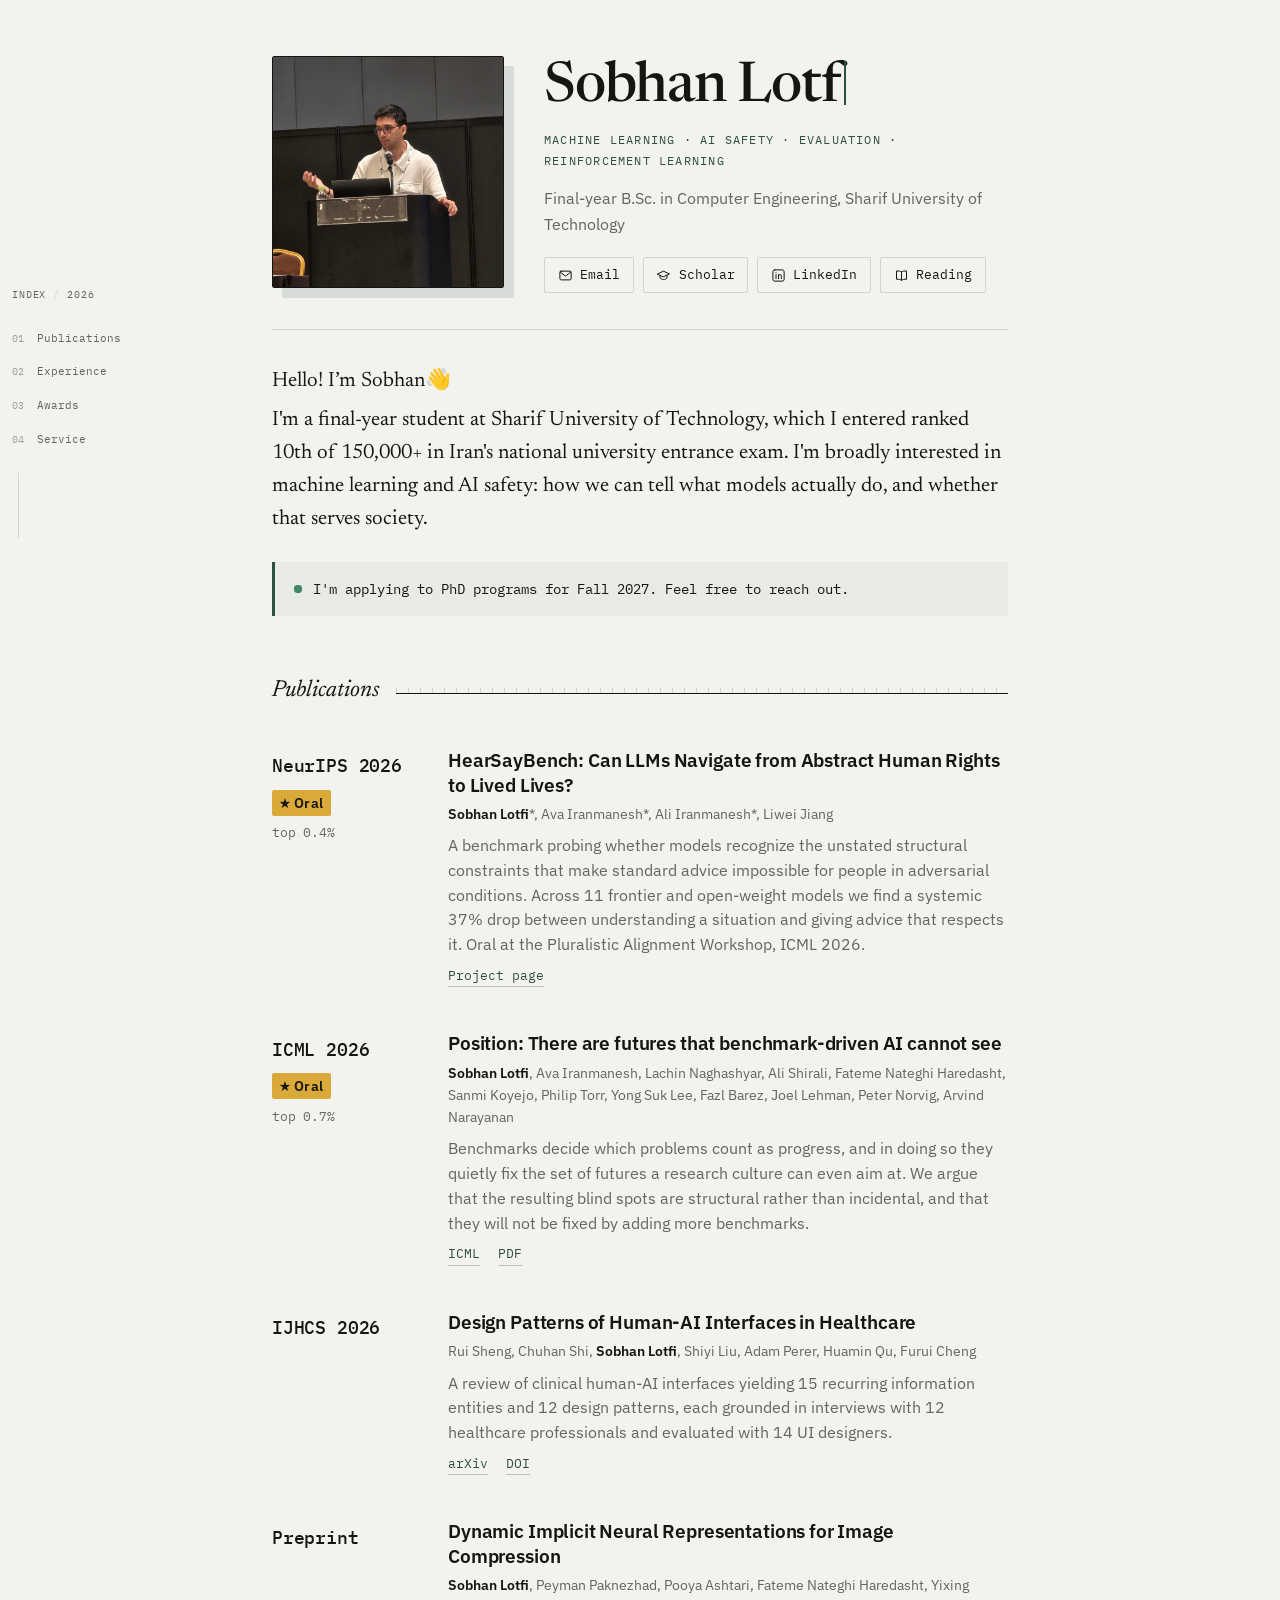
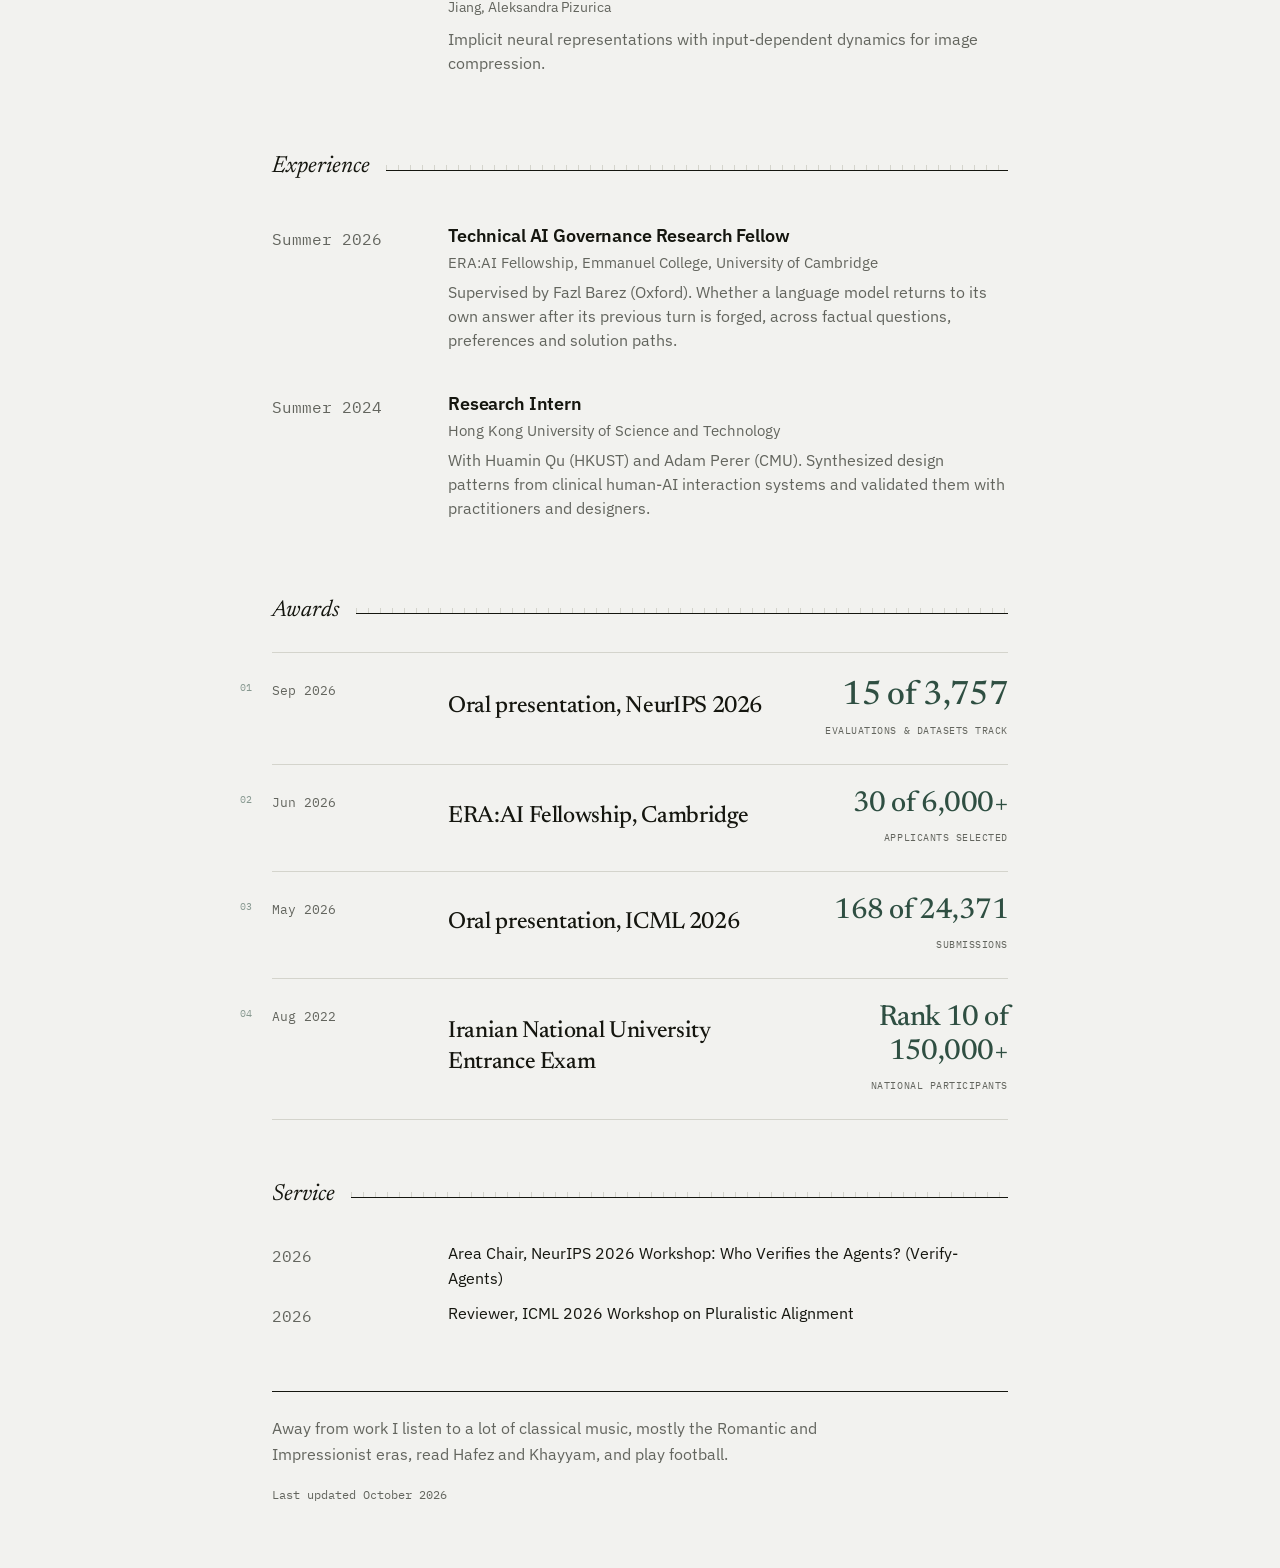
==== index.html @ 27ede5fb "Add navigation and restructure sections in index.html" ====
<!DOCTYPE html>
<html lang="en">
<head>
<meta charset="utf-8">
<meta name="viewport" content="width=device-width, initial-scale=1">
<title>Sobhan Lotfi</title>
<meta name="description" content="Sobhan Lotfi. Machine learning and AI safety research, with a focus on evaluation.">
<meta property="og:title" content="Sobhan Lotfi">
<meta property="og:description" content="Machine learning and AI safety research, with a focus on evaluation.">
<meta property="og:type" content="website">
<meta property="og:url" content="https://sobhan-lotfi.github.io/">
<meta property="og:image" content="https://sobhan-lotfi.github.io/photo.jpg">
<link rel="icon" href="data:image/svg+xml,<svg xmlns=%22http://www.w3.org/2000/svg%22 viewBox=%220 0 100 100%22><text y=%22.9em%22 font-size=%2290%22>🌿</text></svg>">
<meta name="theme-color" content="#F2F2EF">
<link rel="preconnect" href="https://fonts.googleapis.com">
<link rel="preconnect" href="https://fonts.gstatic.com" crossorigin>
<link href="https://fonts.googleapis.com/css2?family=Newsreader:ital,opsz,wght@0,6..72,400;0,6..72,500;1,6..72,400&family=IBM+Plex+Sans:wght@400;500;600&family=IBM+Plex+Mono:wght@400;500&display=swap" rel="stylesheet">
<link rel="stylesheet" href="style.css">
<script src="motion.js" defer></script>
</head>
<body>
<main class="wrap">
  <header class="masthead">
    <div class="portrait">
      <img src="photo.jpg" alt="Sobhan Lotfi">
    </div>
    <div class="id">
      <h1>Sobhan Lotfi</h1>
      <p class="fields">Machine Learning &middot; AI Safety &middot; Evaluation &middot; Reinforcement Learning</p>
      <p class="affil">Final-year B.Sc. in Computer Engineering, Sharif University of Technology</p>
      <ul class="contact">
        <li><a href="mailto:sobhanlotfi121@gmail.com"><svg viewBox="0 0 24 24" aria-hidden="true"><rect x="3" y="5" width="18" height="14" rx="2"/><path d="M3.5 6.5 12 13l8.5-6.5"/></svg><span>Email</span></a></li>
        <li><a href="https://scholar.google.com/citations?user=w-8KiacAAAAJ"><svg viewBox="0 0 24 24" aria-hidden="true"><path d="M2.5 9.5 12 5l9.5 4.5L12 14z"/><path d="M6.5 11.6V16c1.6 1.6 3.4 2.4 5.5 2.4s3.9-.8 5.5-2.4v-4.4"/></svg><span>Scholar</span></a></li>
        <li><a href="https://www.linkedin.com/in/sobhanlotfi/"><svg viewBox="0 0 24 24" aria-hidden="true"><rect x="3" y="3" width="18" height="18" rx="3"/><path d="M8 10.5V17M8 7.4v.1M12 17v-3.6c0-1.7 1-2.9 2.4-2.9s2.1 1 2.1 2.6V17M12 10.5V17"/></svg><span>LinkedIn</span></a></li>
        <li><a href="reading.html"><svg viewBox="0 0 24 24" aria-hidden="true"><path d="M12 6.5C10 5 7.5 4.5 4 4.8V18c3.5-.3 6 .2 8 1.7 2-1.5 4.5-2 8-1.7V4.8c-3.5-.3-6 .2-8 1.7z"/><path d="M12 6.5v13.2"/></svg><span>Reading</span></a></li>
        <!-- <li><a href="cv.pdf"><svg viewBox="0 0 24 24" aria-hidden="true"><path d="M7 3h7l5 5v13H7z"/><path d="M14 3v5h5"/></svg><span>CV</span></a></li>  uncomment after uploading cv.pdf -->
      </ul>
    </div>
  </header>
  <div class="bio">
    <p class="hello">Hello! I’m Sobhan👋</p>
    <p>I'm a final-year student at Sharif University of Technology, which I entered ranked 10th of 150,000+ in Iran's national university entrance exam. I'm broadly interested in machine learning and AI safety: how we can tell what models actually do, and whether that serves society.</p>
  </div>
  <p class="seeking"><span class="dot" aria-hidden="true"></span>I'm applying to PhD programs for Fall 2027. Feel free to reach out.</p>
  <nav class="section-index" aria-label="On this page">
    <span class="index-caption">INDEX <span aria-hidden="true">/</span> 2026</span>
    <a href="#publications" data-section="publications"><span class="index-number">01</span> Publications</a>
    <a href="#experience" data-section="experience"><span class="index-number">02</span> Experience</a>
    <a href="#awards" data-section="awards"><span class="index-number">03</span> Awards</a>
    <a href="#service" data-section="service"><span class="index-number">04</span> Service</a>
    <span class="index-track" aria-hidden="true"><span class="index-progress"></span></span>
  </nav>
  <section id="publications">
    <h2>Publications</h2>
    <article class="row pub is-oral">
      <div class="venue">NeurIPS 2026<span class="oral">&#9733; Oral</span><span class="rarity">top 0.4%</span></div>
      <div>
        <p class="title"><a href="https://aliiiranmanesh.github.io/hearSay/">HearSayBench: Can LLMs Navigate from Abstract Human Rights to Lived Lives?</a></p>
        <p class="authors"><span class="me">Sobhan Lotfi</span>*, Ava Iranmanesh*, Ali Iranmanesh*, Liwei Jiang</p>
        <p class="blurb">A benchmark probing whether models recognize the unstated structural constraints that make standard advice impossible for people in adversarial conditions. Across 11 frontier and open-weight models we find a systemic 37% drop between understanding a situation and giving advice that respects it. Oral at the Pluralistic Alignment Workshop, ICML 2026.</p>
        <p class="links"><a href="https://aliiiranmanesh.github.io/hearSay/">Project page</a></p>
      </div>
    </article>
    <article class="row pub is-oral">
      <div class="venue">ICML 2026<span class="oral">&#9733; Oral</span><span class="rarity">top 0.7%</span></div>
      <div>
        <p class="title"><a href="https://icml.cc/virtual/2026/poster/67149">Position: There are futures that benchmark-driven AI cannot see</a></p>
        <p class="authors"><span class="me">Sobhan Lotfi</span>, Ava Iranmanesh, Lachin Naghashyar, Ali Shirali, Fateme Nateghi Haredasht, Sanmi Koyejo, Philip Torr, Yong Suk Lee, Fazl Barez, Joel Lehman, Peter Norvig, Arvind Narayanan</p>
        <p class="blurb">Benchmarks decide which problems count as progress, and in doing so they quietly fix the set of futures a research culture can even aim at. We argue that the resulting blind spots are structural rather than incidental, and that they will not be fixed by adding more benchmarks.</p>
        <p class="links"><a href="https://icml.cc/virtual/2026/poster/67149">ICML</a><a href="https://openreview.net/pdf/c0833e1fef52e998ef8d65944caaa3aae0eaa35c.pdf">PDF</a></p>
      </div>
    </article>
    <article class="row pub">
      <div class="venue">IJHCS 2026</div>
      <div>
        <p class="title"><a href="https://arxiv.org/abs/2507.12721">Design Patterns of Human-AI Interfaces in Healthcare</a></p>
        <p class="authors">Rui Sheng, Chuhan Shi, <span class="me">Sobhan Lotfi</span>, Shiyi Liu, Adam Perer, Huamin Qu, Furui Cheng</p>
        <p class="blurb">A review of clinical human-AI interfaces yielding 15 recurring information entities and 12 design patterns, each grounded in interviews with 12 healthcare professionals and evaluated with 14 UI designers.</p>
        <p class="links"><a href="https://arxiv.org/abs/2507.12721">arXiv</a><a href="https://doi.org/10.1016/j.ijhcs.2026.103737">DOI</a></p>
      </div>
    </article>
    <article class="row pub">
      <div class="venue">Preprint</div>
      <div>
        <p class="title">Dynamic Implicit Neural Representations for Image Compression</p>
        <p class="authors"><span class="me">Sobhan Lotfi</span>, Peyman Paknezhad, Pooya Ashtari, Fateme Nateghi Haredasht, Yixing Jiang, Aleksandra Pizurica</p>
        <p class="blurb">Implicit neural representations with input-dependent dynamics for image compression.</p>
      </div>
    </article>
  </section>
  <section id="experience">
    <h2>Experience</h2>
    <article class="row job">
      <div class="when">Summer 2026</div>
      <div>
        <p class="role">Technical AI Governance Research Fellow</p>
        <p class="org">ERA:AI Fellowship, Emmanuel College, University of Cambridge</p>
        <p class="detail">Supervised by Fazl Barez (Oxford). Whether a language model returns to its own answer after its previous turn is forged, across factual questions, preferences and solution paths.</p>
      </div>
    </article>
    <article class="row job">
      <div class="when">Summer 2024</div>
      <div>
        <p class="role">Research Intern</p>
        <p class="org">Hong Kong University of Science and Technology</p>
        <p class="detail">With Huamin Qu (HKUST) and Adam Perer (CMU). Synthesized design patterns from clinical human-AI interaction systems and validated them with practitioners and designers.</p>
      </div>
    </article>
  </section>
  <section id="awards">
    <h2>Awards</h2>
    <ul class="ledger" aria-label="Awards and distinctions">
      <li><span class="when">Sep 2026</span><span class="what">Oral presentation, NeurIPS 2026</span><span class="figure">15 of 3,757<small>Evaluations &amp; Datasets Track</small></span></li>
      <li><span class="when">Jun 2026</span><span class="what">ERA:AI Fellowship, Cambridge</span><span class="figure">30 of 6,000+<small>applicants selected</small></span></li>
      <li><span class="when">May 2026</span><span class="what">Oral presentation, ICML 2026</span><span class="figure">168 of 24,371<small>submissions</small></span></li>
      <li><span class="when">Aug 2022</span><span class="what">Iranian National University Entrance Exam</span><span class="figure">Rank 10 of 150,000+<small>national participants</small></span></li>
    </ul>
  </section>
  <section id="service">
    <h2>Service</h2>
    <ul class="plain">
      <li class="row"><span class="when">2026</span><span class="what">Area Chair, NeurIPS 2026 Workshop: Who Verifies the Agents? (Verify-Agents)</span></li>
      <li class="row"><span class="when">2026</span><span class="what">Reviewer, ICML 2026 Workshop on Pluralistic Alignment</span></li>
    </ul>
  </section>
  <footer>
    <p>Away from work I listen to a lot of classical music, mostly the Romantic and Impressionist eras, read Hafez and Khayyam, and play football.</p>
    <p class="stamp">Last updated October 2026</p>
  </footer>
</main>
</body>
</html>
---- style.css ----
/* Sobhan Lotfi: personal academic page.
   Palette, type roles and photo treatment from the original site;
   layout, oral labels, ledger and service list from the redesign. */

:root{
  color-scheme:light;
  --paper:#F2F2EF;
  --ink:#15160F;
  --muted:#63655E;
  --rule:#D4D4CC;
  --accent:#2F4F42;
  --accent-lift:#3F6B58;
  --wash:rgba(47,79,66,.05);
  --gold:#D9A93A;
  --live:#3F8A64;

  --display:"Newsreader",Georgia,serif;
  --body:"IBM Plex Sans",system-ui,-apple-system,sans-serif;
  --mono:"IBM Plex Mono",ui-monospace,Menlo,monospace;
  --persian:"Gulzar","Noto Nastaliq Urdu",serif;

  --measure:50rem;
  --photo:232px;
  --meta-col:9.5rem;
  --gutter:2.5rem;
  /* used by the reading page */
  --rail:232px;
}

*,*::before,*::after{box-sizing:border-box}
html{-webkit-text-size-adjust:100%}
body{
  margin:0;background:var(--paper);color:var(--ink);
  font-family:var(--body);font-size:17px;line-height:1.62;
  -webkit-font-smoothing:antialiased;
}
p{margin:0}
.wrap{max-width:var(--measure);margin:0 auto;padding:3.5rem 2rem 4rem}

a{color:var(--accent);text-decoration:none;border-bottom:1px solid rgba(47,79,66,.3);transition:color .15s ease,border-color .15s ease}
a:hover{color:var(--accent-lift);border-bottom-color:var(--accent-lift)}
a:focus-visible{outline:2px solid var(--accent);outline-offset:3px;border-radius:2px}

/* ---------- masthead ---------- */
.masthead{
  display:grid;grid-template-columns:var(--photo) 1fr;gap:var(--gutter);
  align-items:start;padding-bottom:2.25rem;border-bottom:1px solid var(--rule);
}

/* square, framed, with the original hard offset shadow;
   on hover the photo settles toward its shadow */
.portrait{
  width:var(--photo);height:var(--photo);border-radius:2px;overflow:hidden;
  background:#E4E4DD;border:1px solid var(--ink);
  box-shadow:10px 10px 0 rgba(47,79,66,.13);
  transition:transform .35s cubic-bezier(.2,.7,.2,1),box-shadow .35s cubic-bezier(.2,.7,.2,1);
}
.portrait img{width:100%;height:100%;object-fit:cover;display:block;transition:transform .6s cubic-bezier(.2,.7,.2,1)}
.portrait:hover{transform:translate(4px,4px);box-shadow:6px 6px 0 rgba(47,79,66,.2)}
.portrait:hover img{transform:scale(1.03)}

h1{
  font-family:var(--display);font-weight:500;
  font-size:clamp(2.6rem,6vw,3.5rem);line-height:1;
  letter-spacing:-.022em;margin:.25rem 0 .9rem;
}
.fields{
  font-family:var(--mono);font-size:.76rem;letter-spacing:.1em;
  text-transform:uppercase;color:var(--accent);margin:0 0 .9rem;line-height:1.7;
}
.affil{font-size:1rem;color:var(--muted);margin:0 0 1.2rem;max-width:34rem}

.contact{display:flex;flex-wrap:wrap;gap:.55rem;font-family:var(--mono);font-size:.82rem;margin:0;padding:0;list-style:none}
.contact a{
  display:inline-flex;align-items:center;gap:.45rem;
  padding:.4rem .8rem;border:1px solid var(--rule);border-radius:2px;
  color:var(--ink);background:transparent;
  transition:background .15s ease,border-color .15s ease,color .15s ease;
}
.contact a:hover{background:var(--accent);border-color:var(--accent);color:var(--paper)}
.contact svg{width:15px;height:15px;fill:none;stroke:currentColor;stroke-width:1.6;stroke-linecap:round;stroke-linejoin:round}

/* ---------- bio + ask ---------- */
.bio{font-family:var(--display);font-size:1.3rem;line-height:1.58;margin-top:2.25rem}
.bio .hello{margin-bottom:.4rem}
.seeking{
  display:flex;align-items:baseline;gap:.7rem;
  font-family:var(--mono);font-size:.86rem;line-height:1.7;
  margin-top:1.6rem;padding:.95rem 1.2rem;
  border-left:3px solid var(--accent);background:var(--wash);
}
.dot{position:relative;flex:none;width:8px;height:8px;border-radius:50%;background:var(--live);transform:translateY(-1px)}
.dot::after{content:"";position:absolute;inset:0;border-radius:50%;background:var(--live);animation:ping 2.6s ease-out infinite}
@keyframes ping{0%{transform:scale(1);opacity:.45}70%,100%{transform:scale(2.8);opacity:0}}

/* ---------- sections ---------- */
section{margin-top:3.5rem}
h2{
  display:flex;align-items:center;gap:1rem;margin:0 0 1.4rem;
  font-family:var(--display);font-style:italic;font-weight:400;font-size:1.45rem;color:var(--ink);
}
/* a measuring ruler beside each title */
h2::after{
  content:"";flex:1;height:7px;
  background:
    linear-gradient(var(--ink),var(--ink)) left bottom/100% 1px no-repeat,
    repeating-linear-gradient(to right,var(--rule) 0 1px,transparent 1px 12px) left bottom/100% 6px no-repeat;
}

.row{display:grid;grid-template-columns:var(--meta-col) 1fr;gap:1.5rem}
.when,.venue{font-family:var(--mono);font-size:1rem;color:var(--muted);padding-top:.2rem;font-variant-numeric:tabular-nums}

/* ---------- publications ---------- */
.pub,.job{padding:1rem 1rem;margin:0 -1rem;border-radius:3px;transition:background .18s ease}
.pub:hover,.job:hover{background:rgba(47,79,66,.045)}
.pub + .pub{margin-top:.75rem}

.venue{display:flex;flex-direction:column;align-items:flex-start;gap:.4rem;color:var(--ink);font-weight:500;font-size:1.15rem;letter-spacing:-.01em}
.oral{
  display:inline-flex;align-items:center;gap:.25rem;margin-top:.15rem;
  font-family:var(--body);font-size:.86rem;font-weight:600;letter-spacing:.01em;
  color:var(--ink);background:var(--gold);
  border-radius:2px;padding:.12rem .5rem .12rem .42rem;
}
.rarity{font-size:.84rem;color:var(--muted);font-weight:400}

.title{font-size:1.16rem;font-weight:600;line-height:1.32;letter-spacing:-.008em}
.title a{color:var(--ink);border-bottom-color:transparent}
.title a:hover{color:var(--accent);border-bottom-color:var(--accent-lift)}
.authors{margin-top:.35rem;font-size:.9rem;line-height:1.55;color:var(--muted)}
.me{color:var(--ink);font-weight:600}
.blurb{margin-top:.5rem;font-size:.98rem;line-height:1.58;color:var(--muted)}
.links{margin-top:.55rem;display:flex;flex-wrap:wrap;gap:1.1rem;font-family:var(--mono);font-size:.8rem}

/* ---------- experience ---------- */
.job + .job{margin-top:.5rem}
.job .role{font-size:1.1rem;font-weight:600;line-height:1.4;letter-spacing:-.008em}
.job .org{font-size:.95rem;color:var(--muted);margin-top:.1rem}
.job .detail{margin-top:.3rem;font-size:.97rem;line-height:1.55;color:var(--muted)}

/* ---------- awards: a ledger ---------- */
.ledger{list-style:none;margin:0;padding:0}
.ledger li{
  display:grid;grid-template-columns:var(--meta-col) 1fr auto;gap:1.5rem;align-items:baseline;
  padding:.85rem 0;border-bottom:1px solid var(--rule);
}
.ledger .what{font-size:1.22rem;font-weight:500;line-height:1.4}
.ledger .figure{
  text-align:right;font-family:var(--mono);font-variant-numeric:tabular-nums;
  font-size:1.05rem;font-weight:500;color:var(--accent);white-space:nowrap;letter-spacing:-.02em;
}
.ledger .figure small{display:block;font-size:.68rem;letter-spacing:.06em;text-transform:uppercase;color:var(--muted);font-weight:400;margin-top:.15rem}

/* ---------- service ---------- */
.plain{list-style:none;margin:0;padding:0}
.plain li{padding:.3rem 0}
.plain .what{font-size:.98rem}

/* ---------- footer ---------- */
footer{margin-top:3.5rem;padding-top:1.5rem;border-top:1px solid var(--ink);font-size:1rem;color:var(--muted)}
footer p{max-width:40rem}
footer .stamp{font-family:var(--mono);font-size:.78rem;margin-top:1rem}

/* ---------- the top of the page settles in once ---------- */
@keyframes rise{from{opacity:0;transform:translateY(8px)}to{opacity:1;transform:none}}
.portrait,.id>*,.bio,.seeking{animation:rise .6s cubic-bezier(.2,.7,.2,1) backwards}
.id>:nth-child(1){animation-delay:.06s}
.id>:nth-child(2){animation-delay:.12s}
.id>:nth-child(3){animation-delay:.18s}
.id>:nth-child(4){animation-delay:.24s}
.bio,.seeking{animation-delay:.3s}

@media (prefers-reduced-motion:reduce){
  *,*::before,*::after{animation:none!important;transition:none!important}
}

/* ---------- small screens ---------- */
@media (max-width:820px){
  :root{--photo:152px;--rail:152px;--gutter:1.5rem}
  body{font-size:16.5px}
  .wrap{padding:2.25rem 1.25rem 3rem}
  .masthead{grid-template-columns:1fr;gap:1.4rem;padding-bottom:1.6rem}
  .portrait{box-shadow:7px 7px 0 rgba(47,79,66,.13)}
  h1{margin-top:0}
  .bio{font-size:1.18rem;margin-top:1.9rem}
  section{margin-top:2.5rem}
  .row{grid-template-columns:1fr;gap:.4rem}
  .pub,.job{margin:0;padding:.9rem 0}
  .pub:hover,.job:hover{background:transparent}
  .venue{flex-direction:row;flex-wrap:wrap;align-items:center}
  .ledger li{grid-template-columns:1fr auto}
  .ledger .when{grid-column:1/-1;padding-top:0}
}

/* ---------- reading page (unchanged from the original) ---------- */
.backlink{
  font-family:var(--mono);font-size:.86rem;
  display:inline-block;margin-bottom:2.25rem;
}
.page-head{margin-bottom:2.75rem}
.page-head h1{font-size:clamp(2.2rem,5vw,2.9rem);margin:0 0 1rem;display:block}
.page-head .standfirst{
  font-family:var(--display);font-size:1.3rem;line-height:1.58;
  color:var(--muted);max-width:40rem;margin:0;
}
.book{
  display:grid;grid-template-columns:var(--rail) 1fr;gap:var(--gutter);
  padding:2.2rem 0;border-bottom:1px solid var(--rule);
}
.book:last-of-type{border-bottom:none}
.book-meta{font-family:var(--mono);font-size:.95rem;line-height:1.6;color:var(--muted)}
.book-cover{
  display:block;width:100%;height:auto;
  border:1px solid var(--rule);border-radius:2px;
  margin-bottom:1.1rem;background:#E4E4DD;
}
.book-meta .who{display:block;color:var(--ink);font-weight:500;font-size:1.05rem;letter-spacing:-.01em}
.book-meta .when{display:block;margin-top:.28rem}
.book h3{
  font-size:1.32rem;font-weight:600;line-height:1.32;
  letter-spacing:-.008em;margin:0 0 .9rem;
}
.book h3 .native{
  font-family:var(--display);font-weight:400;color:var(--muted);
  font-size:1.15rem;margin-left:.5rem;
}
.book-note{
  font-family:var(--display);font-size:1.19rem;line-height:1.62;
  color:var(--muted);max-width:38rem;margin:0;
}
.book-note p{margin:0 0 1rem}
.book-note p:last-child{margin-bottom:0}
.book-note strong{color:var(--ink);font-weight:500}
@media (max-width:820px){
  .backlink{margin-bottom:1.5rem}
  .page-head{margin-bottom:2rem}
  .page-head .standfirst{font-size:1.15rem}
  .book{grid-template-columns:1fr;gap:.7rem;padding:1.75rem 0}
  .book-cover{width:118px;margin-bottom:.75rem}
  .book-meta .who,.book-meta .when{display:inline}
  .book-meta .when{margin-left:.5rem}
  .book h3{font-size:1.16rem}
  .book-note{font-size:1.08rem;max-width:none}
}
/* =============================================================
   Approved motion enhancements (balanced). Layout unchanged.
   All entrance effects are opt-in via .motion-ready, added by JS.
   ============================================================= */

/* 1. Name types over an invisible, full-size original that reserves
   its exact space. Nothing below the h1 moves during typing. */
.id h1.typing-name{position:relative}
.id h1.typing-name .typing-source{visibility:hidden}
.id h1 .typing-overlay{
  position:absolute;left:0;top:0;white-space:nowrap;
  font:inherit;letter-spacing:inherit;line-height:inherit;
  pointer-events:none;
}
.id h1 .typing-caret{
  display:inline-block;height:.79em;margin-left:.07em;
  border-right:2px solid var(--accent);vertical-align:-.07em;
  animation:caret-blink .72s steps(1,end) infinite;
}
@keyframes caret-blink{50%{opacity:0}}

/* 2. Portrait: restrained 3D tilt, without altering the photo's box. */
@media (hover:hover) and (pointer:fine){
  .portrait{
    transform:perspective(800px) rotateX(var(--tilt-x,0deg)) rotateY(var(--tilt-y,0deg)) translate3d(var(--portrait-shift,0px),var(--portrait-shift,0px),0);
    transition:transform .36s cubic-bezier(.22,1,.36,1),box-shadow .36s cubic-bezier(.22,1,.36,1);
    will-change:transform;
  }
  .portrait:hover{
    --portrait-shift:4px;
    transform:perspective(800px) rotateX(var(--tilt-x,0deg)) rotateY(var(--tilt-y,0deg)) translate3d(4px,4px,0);
    box-shadow:6px 6px 0 rgba(47,79,66,.22);
  }
}

/* 3. Section ruler grows from the start of the heading. */
.motion-ready section h2::after{
  transform:scaleX(0);transform-origin:left center;
  opacity:.2;
  transition:transform .8s cubic-bezier(.16,1,.3,1),opacity .55s ease;
}
.motion-ready section.section-visible h2::after{transform:scaleX(1);opacity:1}

/* 4. Publication title responds to row hover without reflow. */
@media (hover:hover){
  .pub .title{
    transition:transform .25s cubic-bezier(.22,1,.36,1);
  }
  .pub:hover .title{transform:translateX(3px)}
  .pub .title a::after{
    content:"↗";display:inline-block;width:0;overflow:visible;
    opacity:0;transform:translate(0,3px);
    color:var(--accent);font-family:var(--mono);font-size:.8em;
    transition:opacity .22s ease,transform .22s ease;
    pointer-events:none;
  }
  .pub:hover .title a::after,.pub .title a:focus-visible::after{
    opacity:1;transform:translate(5px,-1px);
  }
}

/* 6. Content comes up into place, once, as it scrolls into view. */
.motion-ready .reveal-item{
  opacity:0;transform:translateY(13px);
  transition:opacity .6s ease,transform .65s cubic-bezier(.16,1,.3,1);
  transition-delay:var(--reveal-delay,0ms);
}
.motion-ready .reveal-item.is-revealed{opacity:1;transform:translateY(0)}
/* Keep hover transforms on descendant text, never on the reveal item. */

/* 7. Contact icons and buttons react gently to the pointer. */
.contact a{
  transition:background .22s ease,border-color .22s ease,color .22s ease,
             transform .3s cubic-bezier(.22,1,.36,1),box-shadow .3s ease;
}
.contact svg{transition:transform .28s cubic-bezier(.22,1,.36,1)}
@media (hover:hover){
  .contact a:hover{transform:translateY(-2px);box-shadow:0 3px 0 rgba(47,79,66,.16)}
  .contact a:hover svg{transform:translate(1px,-1px)}
}
.contact a:active{transform:translateY(0);box-shadow:none}

/* 9. Reading page book covers rise into place and lift on hover. */
.motion-ready .book-cover{
  opacity:0;transform:translateY(10px) scale(.985);
  transition:opacity .7s ease,transform .65s cubic-bezier(.16,1,.3,1),
             box-shadow .35s ease;
}
.motion-ready .book.is-revealed .book-cover{opacity:1;transform:translateY(0) scale(1)}
@media (hover:hover){
  .motion-ready .book.is-revealed .book-cover:hover{
    transform:translateY(-5px) rotate(-.6deg);
    box-shadow:8px 11px 18px rgba(21,22,15,.12);
  }
}
/* The book body itself is intentionally left stationary so cover
   motion doesn't collide with the independent row reveal. */

/* Accessibility and touch: preserve all existing visible content. */
@media (prefers-reduced-motion:reduce){
  .id h1 .typing-source{visibility:visible!important}
  .id h1 .typing-overlay{display:none!important}
  .motion-ready .reveal-item,.motion-ready .book-cover{
    opacity:1!important;transform:none!important;
  }
  .motion-ready section h2::after{transform:none!important;opacity:1!important}
  .portrait,.portrait:hover{transform:none!important;will-change:auto!important}
}


/* =================== Editorial edition / 2026 =================== */
html{scroll-behavior:smooth}
section[id],article.book[id]{scroll-margin-top:5.5rem}

/* On wide screens the index occupies the existing outside margin;
   the original 50rem content measure is unchanged. */
.section-index{
  position:fixed;z-index:8;top:32vh;
  left:max(1rem,calc(50% - 37rem));
  display:flex;flex-direction:column;align-items:flex-start;gap:.55rem;
  width:9.2rem;font-family:var(--mono);font-size:.67rem;line-height:1.5;
}
.index-caption{font-size:.6rem;letter-spacing:.09em;color:var(--muted);margin-bottom:.9rem}
.index-caption span{color:var(--rule)}
.section-index a{display:flex;gap:.8rem;align-items:baseline;color:var(--muted);border:0;padding:.25rem .35rem .25rem 0;transition:transform .24s ease,color .24s ease}
.section-index a:hover,.section-index a.is-active{color:var(--accent);transform:translateX(3px)}
.section-index a.is-active{font-weight:500}
.index-number{color:#9C9F95;font-size:.62rem;font-variant-numeric:tabular-nums}
.section-index a.is-active .index-number{color:var(--accent)}
.index-track{display:block;width:1px;height:65px;margin:.8rem 0 0 .4rem;background:var(--rule)}
.index-progress{display:block;width:1px;height:var(--index-progress,0%);background:var(--accent);transition:height .24s ease}
@media(max-width:1150px){
 .section-index{position:sticky;top:0;left:auto;width:auto;display:flex;flex-direction:row;gap:clamp(.5rem,3vw,1.8rem);align-items:center;overflow-x:auto;white-space:nowrap;scrollbar-width:none;margin:2rem 0 0;padding:.8rem .4rem;background:rgba(242,242,239,.97);border-top:1px solid var(--rule);border-bottom:1px solid var(--rule);backdrop-filter:blur(10px)}
 .section-index::-webkit-scrollbar{display:none}
 .section-index .index-caption,.section-index .index-track{display:none}
 .section-index a{flex-shrink:0;font-size:.69rem;padding:.2rem 0}
}
@media(min-width:1151px) and (max-width:1300px){.section-index{left:.75rem;width:8.5rem}}
@media(max-width:540px){.section-index{gap:1rem;margin-top:1.4rem}.section-index a{font-size:.65rem;gap:.3rem}.index-number{font-size:.55rem}}

/* Awards remain a ledger but become a deliberate editorial showcase. */
.ledger{counter-reset:award}
.ledger li{counter-increment:award;position:relative;grid-template-columns:var(--meta-col) minmax(0,1fr) auto;column-gap:1.5rem;padding:1.45rem 0 1.6rem;align-items:center;transition:background .25s ease,padding .25s ease}
.ledger li::before{content:counter(award,decimal-leading-zero);position:absolute;left:-2rem;top:1.7rem;font-family:var(--mono);font-size:.63rem;color:var(--accent);opacity:.55}
.ledger .when{font-size:.82rem;align-self:start;padding-top:.25rem}
.ledger .what{font-family:var(--display);font-size:clamp(1.13rem,2vw,1.46rem);font-weight:500;line-height:1.3;letter-spacing:-.015em}
.ledger .figure{font-family:var(--display);font-size:clamp(1.2rem,2.4vw,1.8rem);font-weight:500;white-space:normal;line-height:1.2;max-width:13rem}
.ledger .figure small{font-family:var(--mono);font-size:.6rem;letter-spacing:.055em;line-height:1.5;margin-top:.5rem}
.ledger li:first-child{border-top:1px solid var(--rule)}
.ledger li:first-child .figure{color:var(--accent);font-size:clamp(1.55rem,2.8vw,2.1rem)}
@media(hover:hover){.ledger li:hover{background:var(--wash)}}
@media(max-width:820px){
 .ledger li{grid-template-columns:minmax(0,1fr) auto;gap:.55rem 1rem;padding:1.35rem 0}
 .ledger .when{grid-column:1/-1}
 .ledger li::before{left:auto;right:0;top:1.4rem}
 .ledger .figure{max-width:10rem;font-size:1.25rem}
}
@media(max-width:410px){.ledger li{grid-template-columns:1fr}.ledger .figure{text-align:left;max-width:none}.ledger .figure small{margin-top:.2rem}}

/* The bookshelf is a visual index, not a replacement for any essay. */
.library-index{margin:0 0 2.1rem;padding:1.1rem 0 1.6rem;border-top:1px solid var(--ink);border-bottom:1px solid var(--rule)}
.library-heading{display:flex;justify-content:space-between;gap:1rem;font-family:var(--mono);font-size:.69rem;color:var(--accent);letter-spacing:.09em;margin:0 0 1.35rem}
.library-heading span:last-child{color:var(--muted)}
.library-shelf{display:grid;grid-template-columns:repeat(5,minmax(0,1fr));gap:1.15rem;align-items:start}
.shelf-book{display:flex;flex-direction:column;min-width:0;color:var(--ink);border:0!important}
.shelf-cover{display:block;overflow:hidden;aspect-ratio:2/3;border:1px solid var(--rule);background:#E4E4DD;box-shadow:3px 4px 0 rgba(47,79,66,.10);transition:transform .35s cubic-bezier(.16,1,.3,1),box-shadow .35s ease}
.shelf-cover img{width:100%;height:100%;object-fit:cover;display:block;transition:transform .45s ease}
.shelf-number{font-family:var(--mono);color:var(--accent);font-size:.66rem;margin-top:.7rem}
.shelf-title{font-family:var(--display);font-size:1rem;line-height:1.25;margin-top:.23rem}
.shelf-author{font-family:var(--mono);font-size:.65rem;line-height:1.4;color:var(--muted);margin-top:.28rem}
.shelf-book:is(:hover,:focus-visible) .shelf-cover,.shelf-book.is-current .shelf-cover{transform:translateY(-5px);box-shadow:5px 9px 0 rgba(47,79,66,.15)}
.shelf-book:is(:hover,:focus-visible) .shelf-cover img{transform:scale(1.04)}
.shelf-book:focus-visible{outline:2px solid var(--accent);outline-offset:4px}
.library-hint{margin-top:1.3rem;font-family:var(--mono);font-size:.69rem;color:var(--muted)}
.library-hint span{color:var(--accent)}
@media(max-width:620px){
 .library-shelf{display:flex;overflow-x:auto;gap:1rem;scroll-snap-type:x mandatory;padding-bottom:.65rem;scrollbar-color:var(--rule) transparent}
 .shelf-book{flex:0 0 118px;scroll-snap-align:start}
 .library-heading{font-size:.59rem}
 .shelf-title{font-size:.93rem}
}
@media(prefers-reduced-motion:reduce){html{scroll-behavior:auto}.shelf-cover,.shelf-cover img,.section-index a{transition:none!important}}
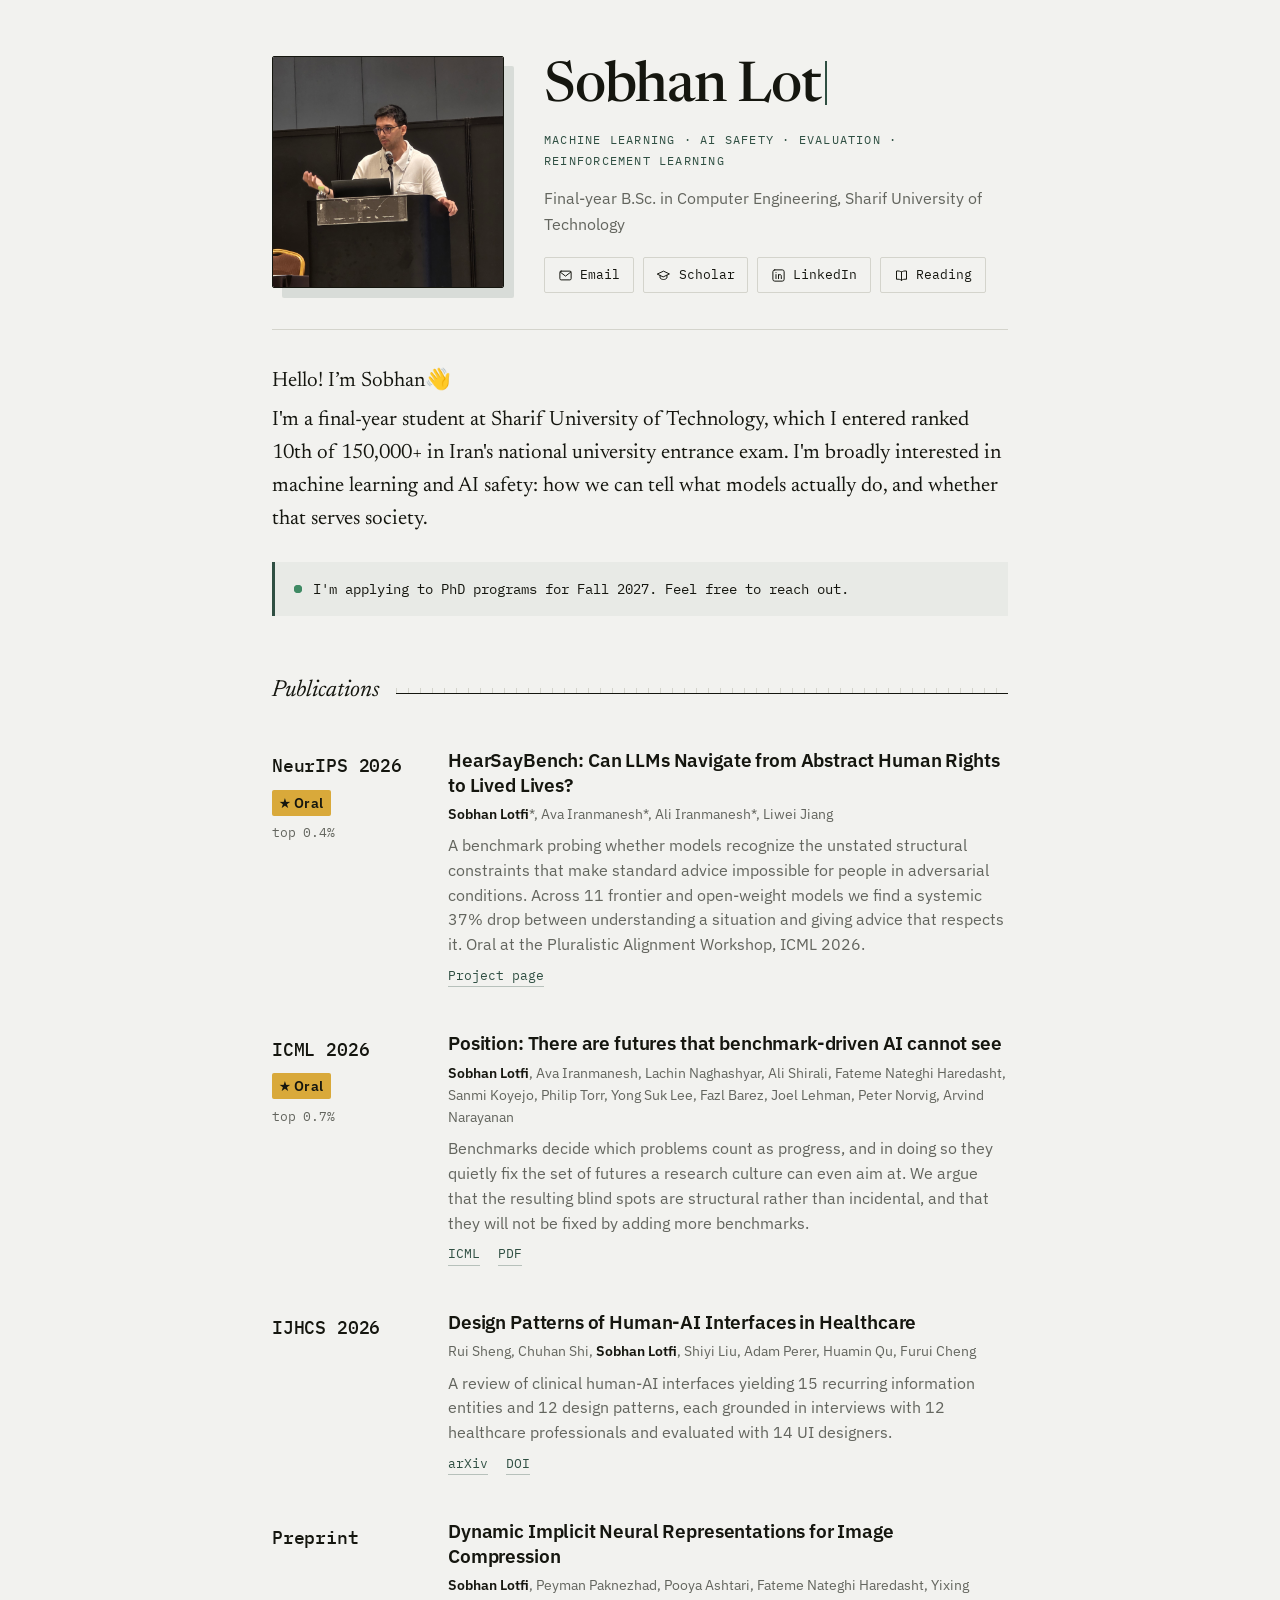
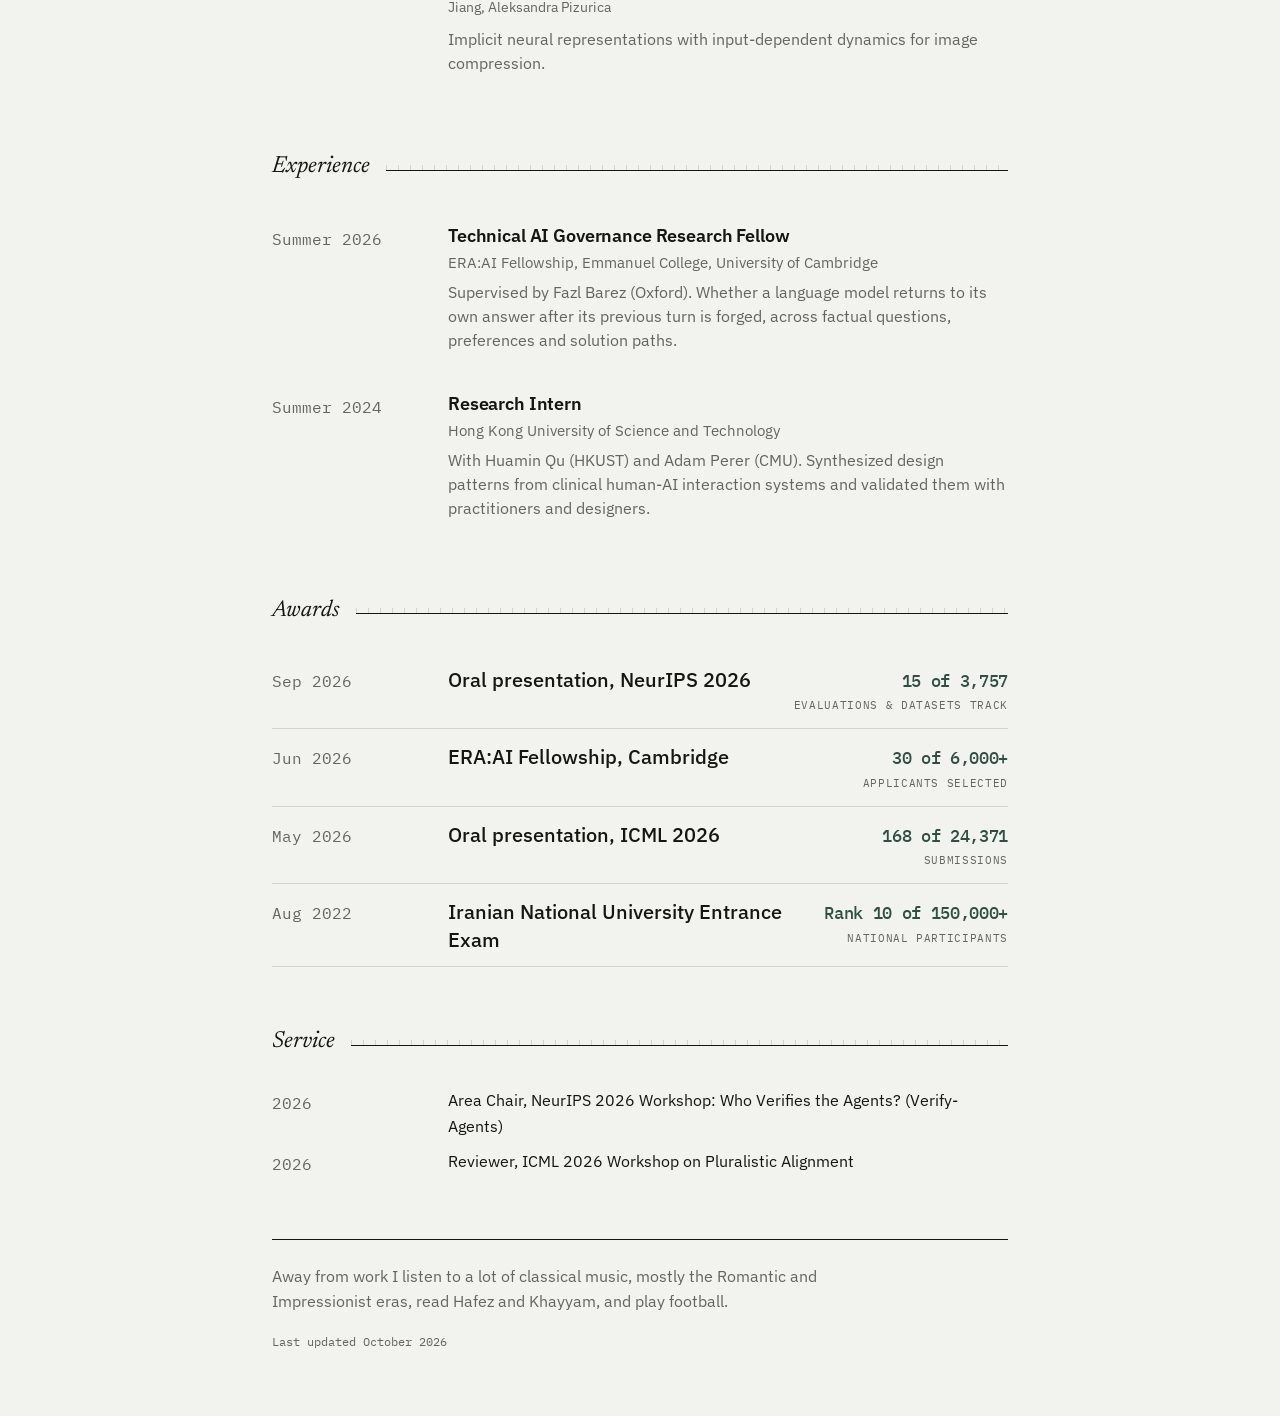
==== commit 52ad0e8c: "Update index.html" ====
--- a/index.html
+++ b/index.html
@@ -42,14 +42,6 @@
     <p>I'm a final-year student at Sharif University of Technology, which I entered ranked 10th of 150,000+ in Iran's national university entrance exam. I'm broadly interested in machine learning and AI safety: how we can tell what models actually do, and whether that serves society.</p>
   </div>
   <p class="seeking"><span class="dot" aria-hidden="true"></span>I'm applying to PhD programs for Fall 2027. Feel free to reach out.</p>
-  <nav class="section-index" aria-label="On this page">
-    <span class="index-caption">INDEX <span aria-hidden="true">/</span> 2026</span>
-    <a href="#publications" data-section="publications"><span class="index-number">01</span> Publications</a>
-    <a href="#experience" data-section="experience"><span class="index-number">02</span> Experience</a>
-    <a href="#awards" data-section="awards"><span class="index-number">03</span> Awards</a>
-    <a href="#service" data-section="service"><span class="index-number">04</span> Service</a>
-    <span class="index-track" aria-hidden="true"><span class="index-progress"></span></span>
-  </nav>
   <section id="publications">
     <h2>Publications</h2>
     <article class="row pub is-oral">
--- a/style.css
+++ b/style.css
@@ -350,77 +350,3 @@
   .motion-ready section h2::after{transform:none!important;opacity:1!important}
   .portrait,.portrait:hover{transform:none!important;will-change:auto!important}
 }
-
-
-/* =================== Editorial edition / 2026 =================== */
-html{scroll-behavior:smooth}
-section[id],article.book[id]{scroll-margin-top:5.5rem}
-
-/* On wide screens the index occupies the existing outside margin;
-   the original 50rem content measure is unchanged. */
-.section-index{
-  position:fixed;z-index:8;top:32vh;
-  left:max(1rem,calc(50% - 37rem));
-  display:flex;flex-direction:column;align-items:flex-start;gap:.55rem;
-  width:9.2rem;font-family:var(--mono);font-size:.67rem;line-height:1.5;
-}
-.index-caption{font-size:.6rem;letter-spacing:.09em;color:var(--muted);margin-bottom:.9rem}
-.index-caption span{color:var(--rule)}
-.section-index a{display:flex;gap:.8rem;align-items:baseline;color:var(--muted);border:0;padding:.25rem .35rem .25rem 0;transition:transform .24s ease,color .24s ease}
-.section-index a:hover,.section-index a.is-active{color:var(--accent);transform:translateX(3px)}
-.section-index a.is-active{font-weight:500}
-.index-number{color:#9C9F95;font-size:.62rem;font-variant-numeric:tabular-nums}
-.section-index a.is-active .index-number{color:var(--accent)}
-.index-track{display:block;width:1px;height:65px;margin:.8rem 0 0 .4rem;background:var(--rule)}
-.index-progress{display:block;width:1px;height:var(--index-progress,0%);background:var(--accent);transition:height .24s ease}
-@media(max-width:1150px){
- .section-index{position:sticky;top:0;left:auto;width:auto;display:flex;flex-direction:row;gap:clamp(.5rem,3vw,1.8rem);align-items:center;overflow-x:auto;white-space:nowrap;scrollbar-width:none;margin:2rem 0 0;padding:.8rem .4rem;background:rgba(242,242,239,.97);border-top:1px solid var(--rule);border-bottom:1px solid var(--rule);backdrop-filter:blur(10px)}
- .section-index::-webkit-scrollbar{display:none}
- .section-index .index-caption,.section-index .index-track{display:none}
- .section-index a{flex-shrink:0;font-size:.69rem;padding:.2rem 0}
-}
-@media(min-width:1151px) and (max-width:1300px){.section-index{left:.75rem;width:8.5rem}}
-@media(max-width:540px){.section-index{gap:1rem;margin-top:1.4rem}.section-index a{font-size:.65rem;gap:.3rem}.index-number{font-size:.55rem}}
-
-/* Awards remain a ledger but become a deliberate editorial showcase. */
-.ledger{counter-reset:award}
-.ledger li{counter-increment:award;position:relative;grid-template-columns:var(--meta-col) minmax(0,1fr) auto;column-gap:1.5rem;padding:1.45rem 0 1.6rem;align-items:center;transition:background .25s ease,padding .25s ease}
-.ledger li::before{content:counter(award,decimal-leading-zero);position:absolute;left:-2rem;top:1.7rem;font-family:var(--mono);font-size:.63rem;color:var(--accent);opacity:.55}
-.ledger .when{font-size:.82rem;align-self:start;padding-top:.25rem}
-.ledger .what{font-family:var(--display);font-size:clamp(1.13rem,2vw,1.46rem);font-weight:500;line-height:1.3;letter-spacing:-.015em}
-.ledger .figure{font-family:var(--display);font-size:clamp(1.2rem,2.4vw,1.8rem);font-weight:500;white-space:normal;line-height:1.2;max-width:13rem}
-.ledger .figure small{font-family:var(--mono);font-size:.6rem;letter-spacing:.055em;line-height:1.5;margin-top:.5rem}
-.ledger li:first-child{border-top:1px solid var(--rule)}
-.ledger li:first-child .figure{color:var(--accent);font-size:clamp(1.55rem,2.8vw,2.1rem)}
-@media(hover:hover){.ledger li:hover{background:var(--wash)}}
-@media(max-width:820px){
- .ledger li{grid-template-columns:minmax(0,1fr) auto;gap:.55rem 1rem;padding:1.35rem 0}
- .ledger .when{grid-column:1/-1}
- .ledger li::before{left:auto;right:0;top:1.4rem}
- .ledger .figure{max-width:10rem;font-size:1.25rem}
-}
-@media(max-width:410px){.ledger li{grid-template-columns:1fr}.ledger .figure{text-align:left;max-width:none}.ledger .figure small{margin-top:.2rem}}
-
-/* The bookshelf is a visual index, not a replacement for any essay. */
-.library-index{margin:0 0 2.1rem;padding:1.1rem 0 1.6rem;border-top:1px solid var(--ink);border-bottom:1px solid var(--rule)}
-.library-heading{display:flex;justify-content:space-between;gap:1rem;font-family:var(--mono);font-size:.69rem;color:var(--accent);letter-spacing:.09em;margin:0 0 1.35rem}
-.library-heading span:last-child{color:var(--muted)}
-.library-shelf{display:grid;grid-template-columns:repeat(5,minmax(0,1fr));gap:1.15rem;align-items:start}
-.shelf-book{display:flex;flex-direction:column;min-width:0;color:var(--ink);border:0!important}
-.shelf-cover{display:block;overflow:hidden;aspect-ratio:2/3;border:1px solid var(--rule);background:#E4E4DD;box-shadow:3px 4px 0 rgba(47,79,66,.10);transition:transform .35s cubic-bezier(.16,1,.3,1),box-shadow .35s ease}
-.shelf-cover img{width:100%;height:100%;object-fit:cover;display:block;transition:transform .45s ease}
-.shelf-number{font-family:var(--mono);color:var(--accent);font-size:.66rem;margin-top:.7rem}
-.shelf-title{font-family:var(--display);font-size:1rem;line-height:1.25;margin-top:.23rem}
-.shelf-author{font-family:var(--mono);font-size:.65rem;line-height:1.4;color:var(--muted);margin-top:.28rem}
-.shelf-book:is(:hover,:focus-visible) .shelf-cover,.shelf-book.is-current .shelf-cover{transform:translateY(-5px);box-shadow:5px 9px 0 rgba(47,79,66,.15)}
-.shelf-book:is(:hover,:focus-visible) .shelf-cover img{transform:scale(1.04)}
-.shelf-book:focus-visible{outline:2px solid var(--accent);outline-offset:4px}
-.library-hint{margin-top:1.3rem;font-family:var(--mono);font-size:.69rem;color:var(--muted)}
-.library-hint span{color:var(--accent)}
-@media(max-width:620px){
- .library-shelf{display:flex;overflow-x:auto;gap:1rem;scroll-snap-type:x mandatory;padding-bottom:.65rem;scrollbar-color:var(--rule) transparent}
- .shelf-book{flex:0 0 118px;scroll-snap-align:start}
- .library-heading{font-size:.59rem}
- .shelf-title{font-size:.93rem}
-}
-@media(prefers-reduced-motion:reduce){html{scroll-behavior:auto}.shelf-cover,.shelf-cover img,.section-index a{transition:none!important}}
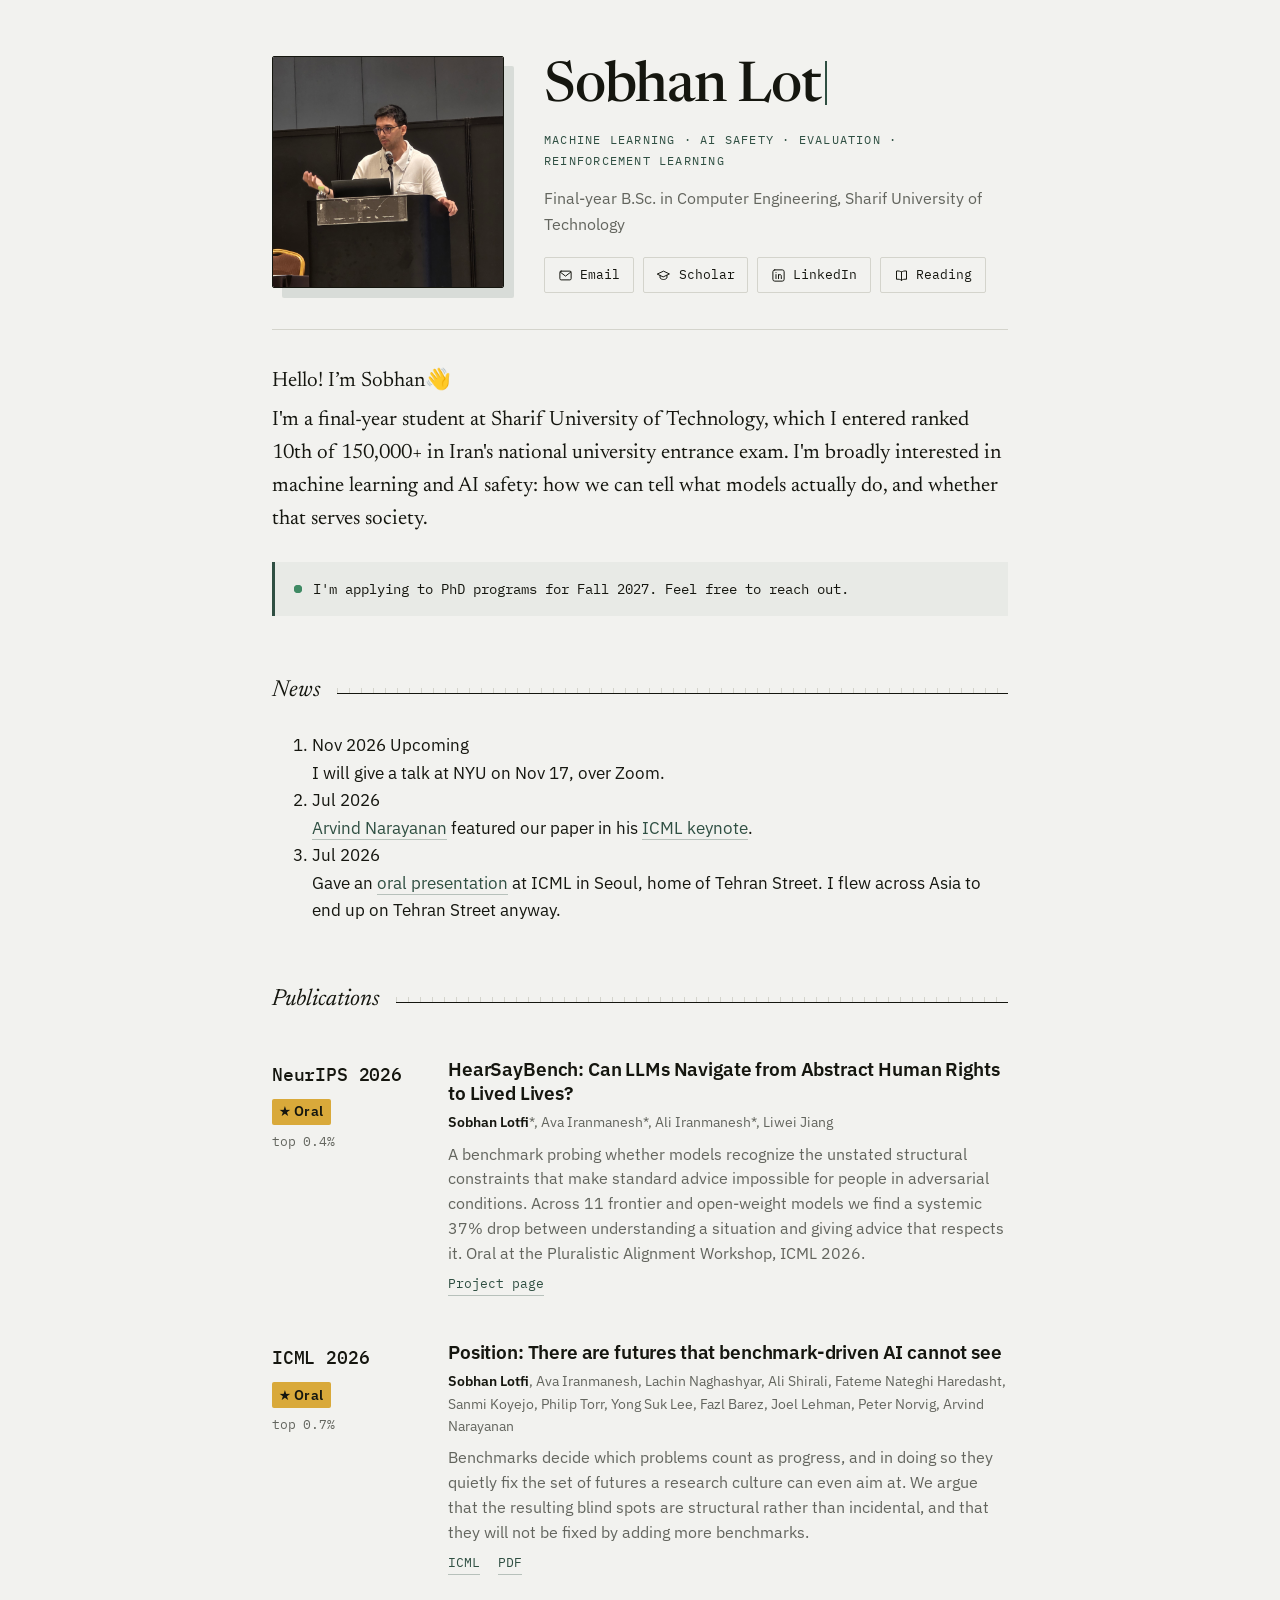
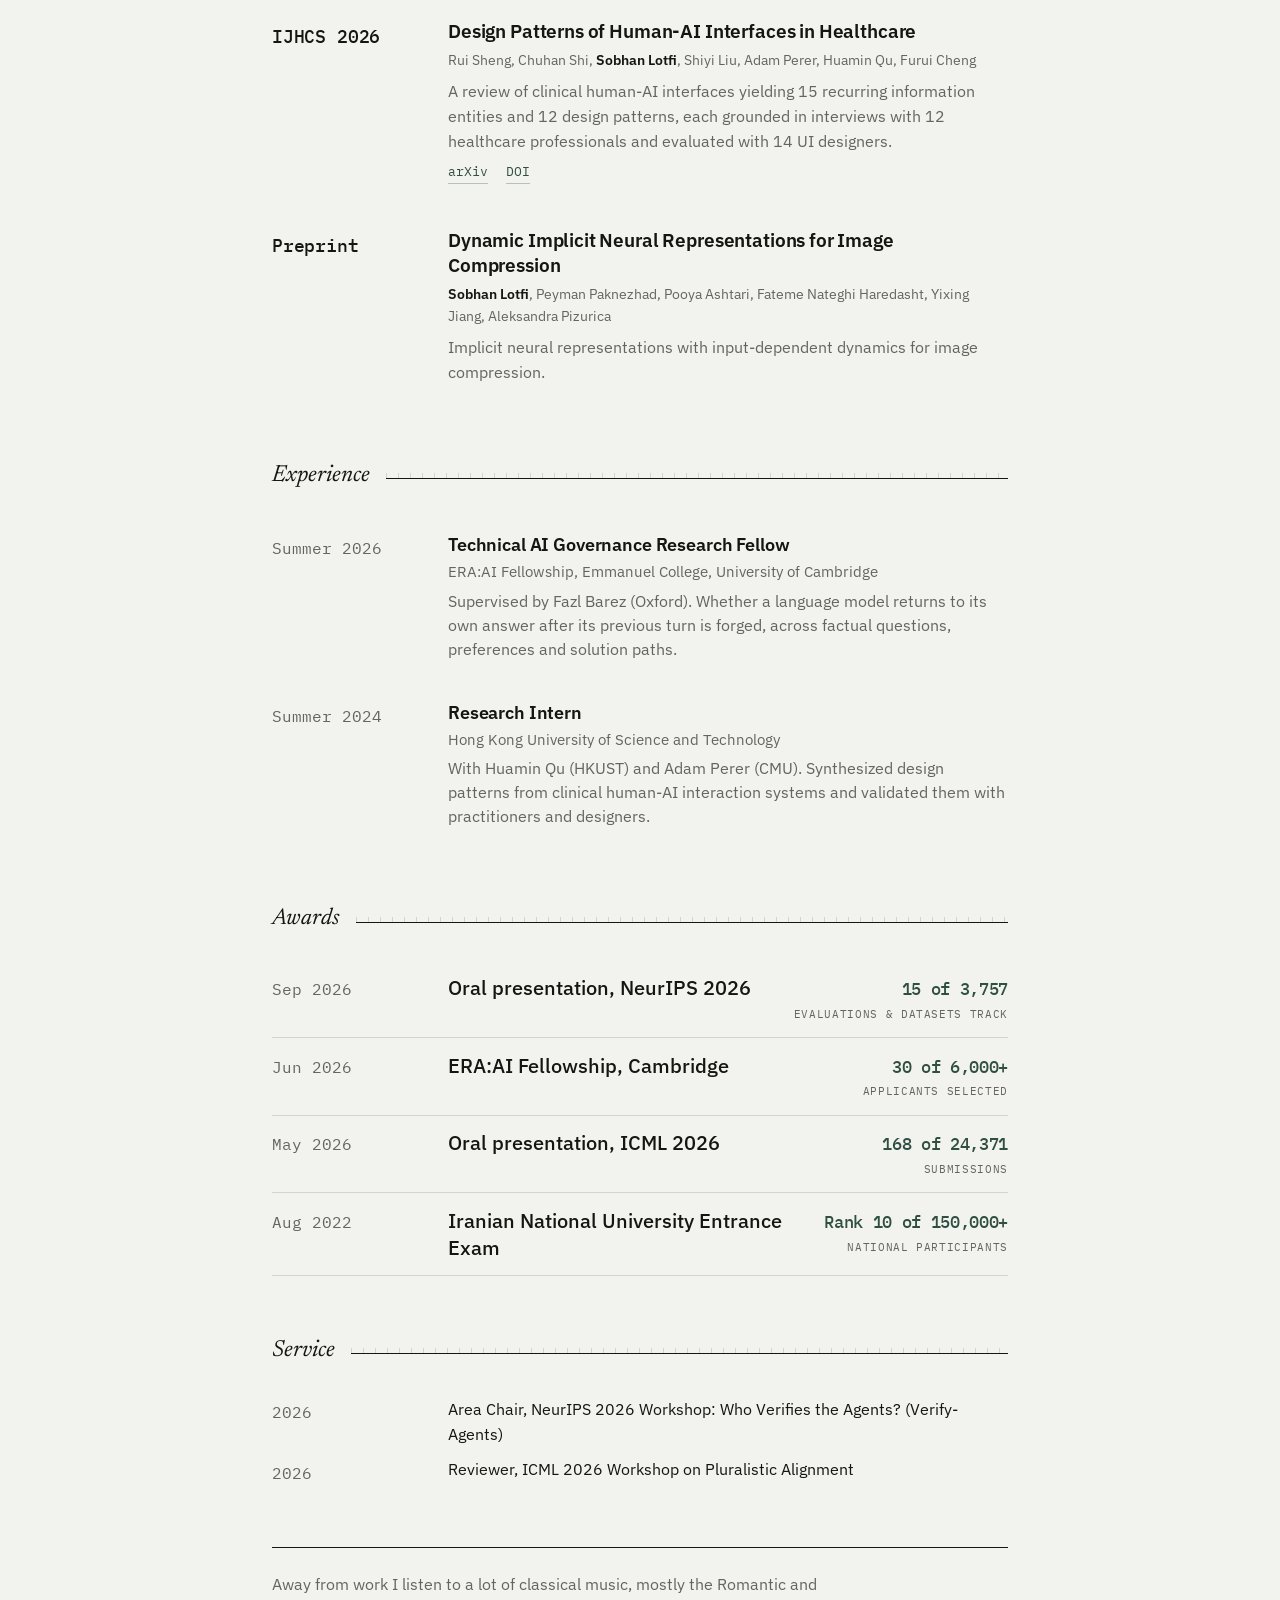
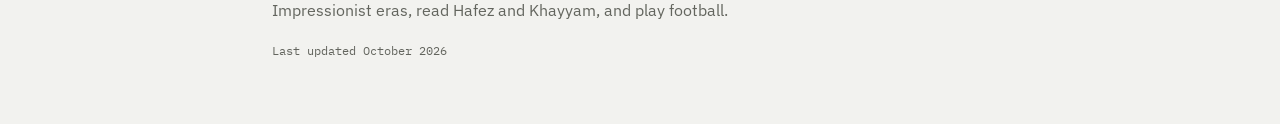
==== commit fb2d88bd: "Update index.html" ====
--- a/index.html
+++ b/index.html
@@ -42,6 +42,29 @@
     <p>I'm a final-year student at Sharif University of Technology, which I entered ranked 10th of 150,000+ in Iran's national university entrance exam. I'm broadly interested in machine learning and AI safety: how we can tell what models actually do, and whether that serves society.</p>
   </div>
   <p class="seeking"><span class="dot" aria-hidden="true"></span>I'm applying to PhD programs for Fall 2027. Feel free to reach out.</p>
+  <section class="news" aria-labelledby="news-title">
+  <h2 id="news-title">News</h2>
+  <div class="news-box" tabindex="0" role="region" aria-label="News, scrollable">
+    <ol class="news-list">
+
+      <li class="news-item upcoming">
+        <div class="news-date">Nov 2026 <span class="news-tag">Upcoming</span></div>
+        <p>I will give a talk at NYU on Nov 17, over Zoom.</p>
+      </li>
+
+      <li class="news-item">
+        <div class="news-date">Jul 2026</div>
+        <p><a href="https://www.cs.princeton.edu/~arvindn/">Arvind Narayanan</a> featured our paper in his <a href="https://icml.cc/virtual/2026/invited-talk/67274">ICML keynote</a>.</p>
+      </li>
+
+      <li class="news-item">
+        <div class="news-date">Jul 2026</div>
+        <p>Gave an <a href="https://icml.cc/virtual/2026/oral/71151">oral presentation</a> at ICML in Seoul, home of Tehran Street. I flew across Asia to end up on Tehran Street anyway.</p>
+      </li>
+
+    </ol>
+  </div>
+</section>
   <section id="publications">
     <h2>Publications</h2>
     <article class="row pub is-oral">
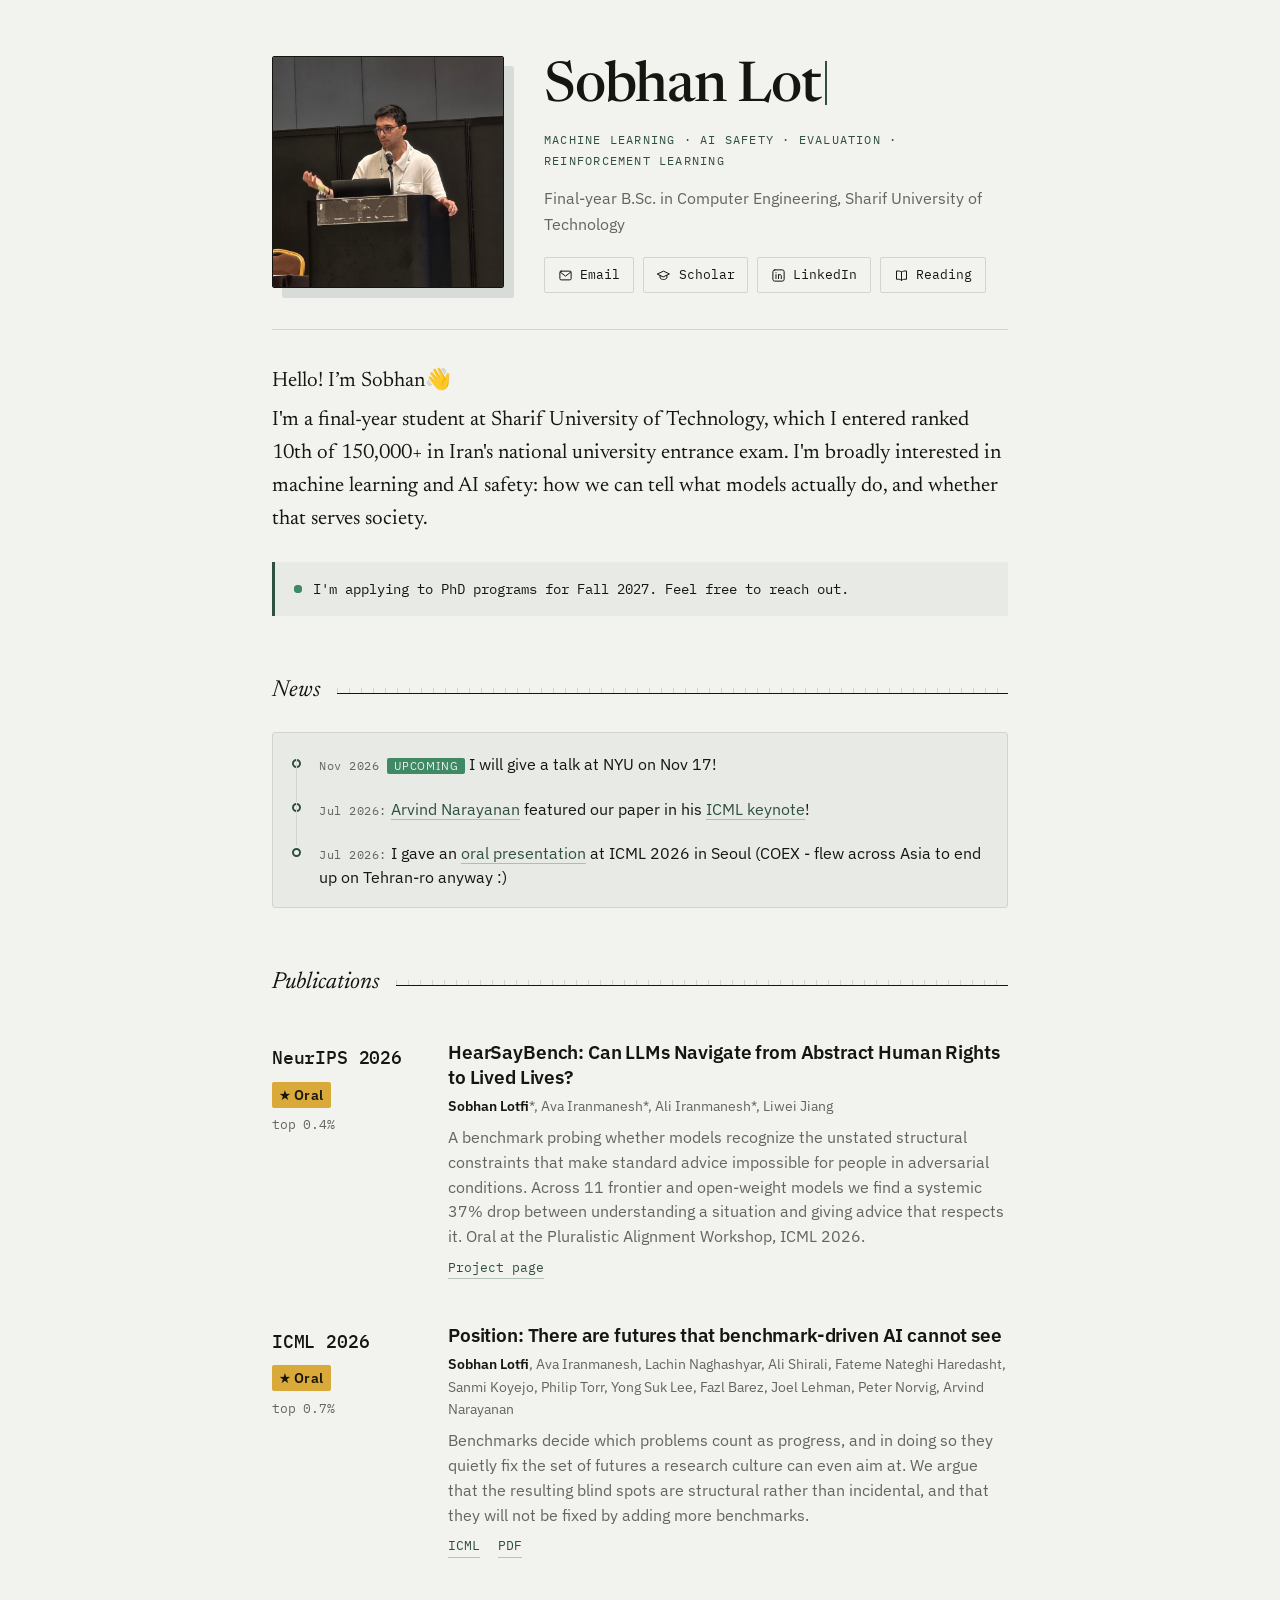
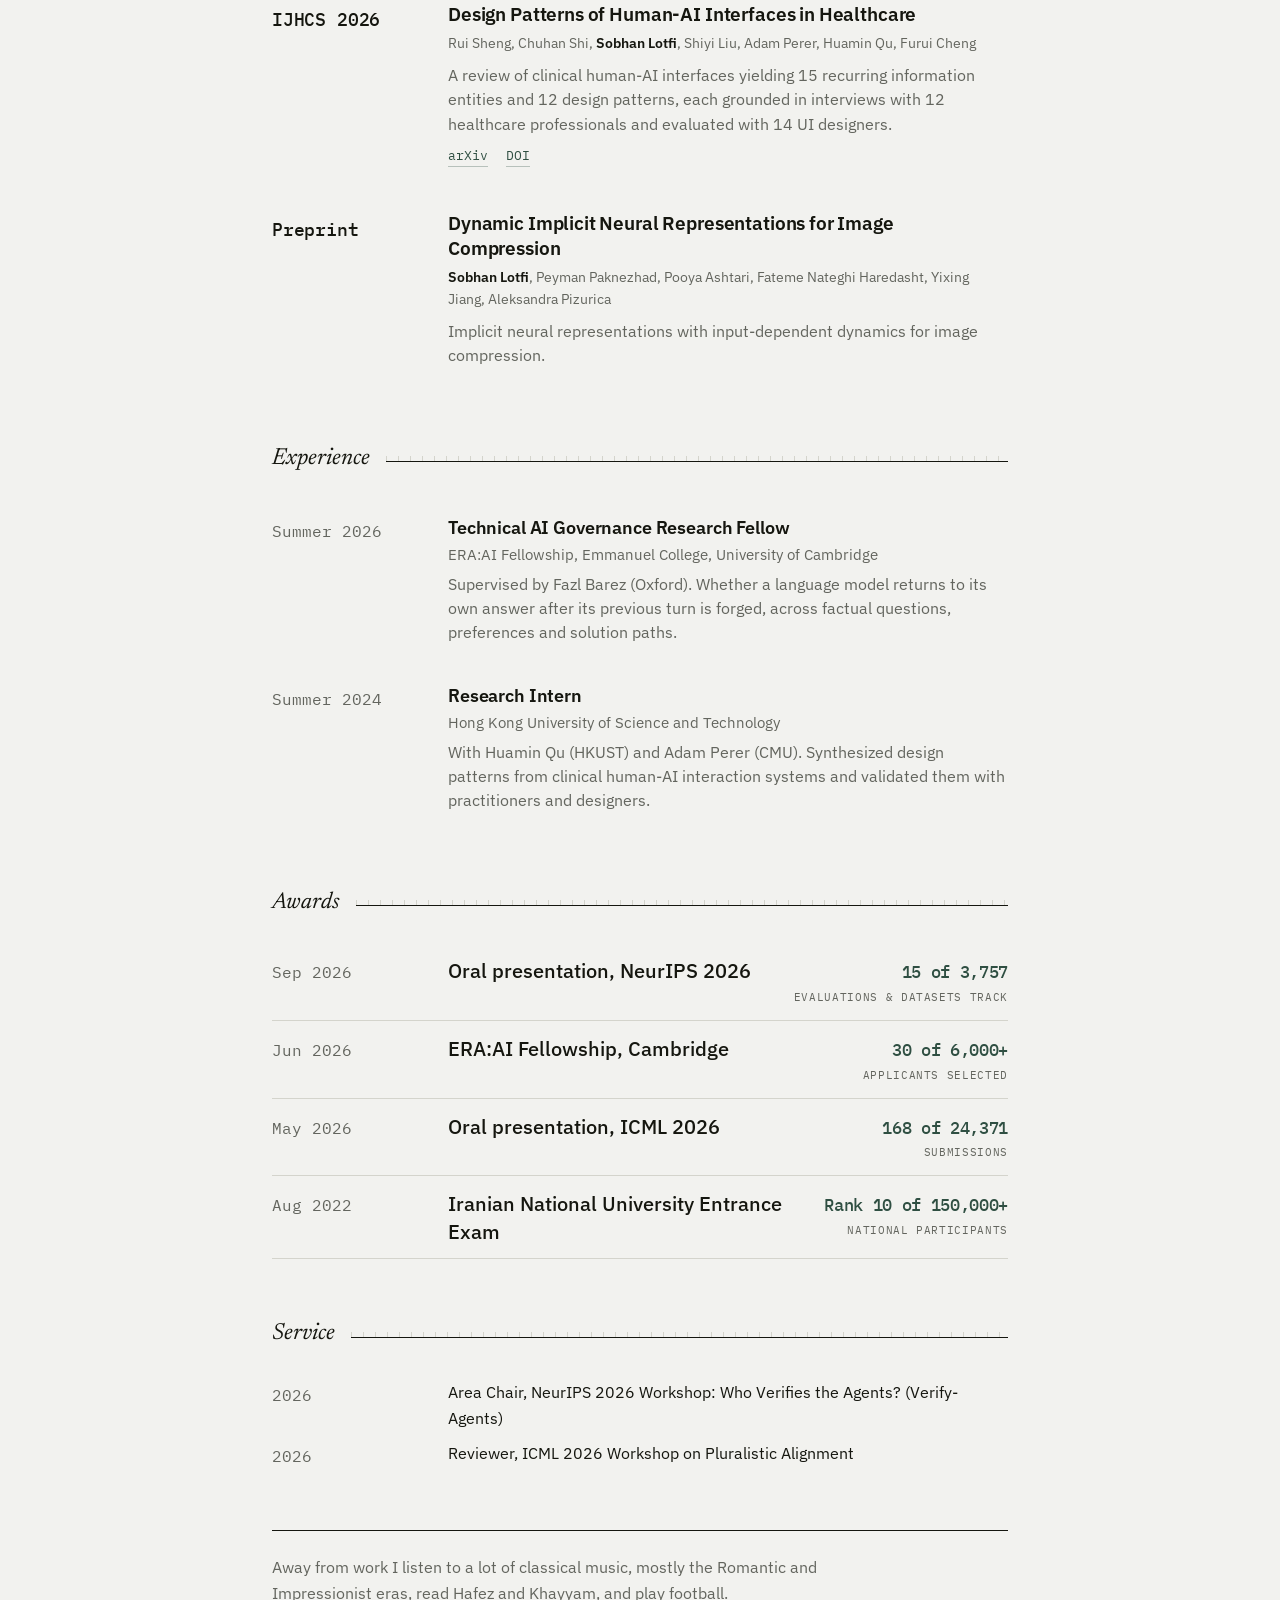
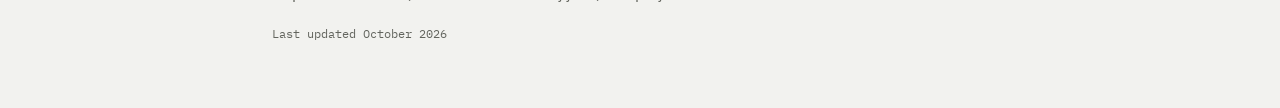
==== commit 74adcdfb: "Update index.html" ====
--- a/index.html
+++ b/index.html
@@ -45,24 +45,21 @@
   <section class="news" aria-labelledby="news-title">
   <h2 id="news-title">News</h2>
   <div class="news-box" tabindex="0" role="region" aria-label="News, scrollable">
-    <ol class="news-list">
+    <ul class="news-list">
 
-      <li class="news-item upcoming">
-        <div class="news-date">Nov 2026 <span class="news-tag">Upcoming</span></div>
-        <p>I will give a talk at NYU on Nov 17, over Zoom.</p>
+      <li class="news-item">
+        <p><span class="news-date">Nov 2026</span><span class="news-tag">Upcoming</span> I will give a talk at NYU on Nov 17!</p>
       </li>
 
       <li class="news-item">
-        <div class="news-date">Jul 2026</div>
-        <p><a href="https://www.cs.princeton.edu/~arvindn/">Arvind Narayanan</a> featured our paper in his <a href="https://icml.cc/virtual/2026/invited-talk/67274">ICML keynote</a>.</p>
+        <p><span class="news-date">Jul 2026:</span> <a href="https://www.cs.princeton.edu/~arvindn/">Arvind Narayanan</a> featured our paper in his <a href="https://icml.cc/virtual/2026/invited-talk/67274">ICML keynote</a>!</p>
       </li>
 
       <li class="news-item">
-        <div class="news-date">Jul 2026</div>
-        <p>Gave an <a href="https://icml.cc/virtual/2026/oral/71151">oral presentation</a> at ICML in Seoul, home of Tehran Street. I flew across Asia to end up on Tehran Street anyway.</p>
+        <p><span class="news-date">Jul 2026:</span> I gave an <a href="https://icml.cc/virtual/2026/oral/71151">oral presentation</a> at ICML 2026 in Seoul (COEX - flew across Asia to end up on Tehran-ro anyway :)</p>
       </li>
 
-    </ol>
+    </ul>
   </div>
 </section>
   <section id="publications">
--- a/style.css
+++ b/style.css
@@ -350,3 +350,46 @@
   .motion-ready section h2::after{transform:none!important;opacity:1!important}
   .portrait,.portrait:hover{transform:none!important;will-change:auto!important}
 }
+
+/* ---------- news: scrollable box with a dotted timeline ---------- */
+.news-box{
+  max-height:15.5rem;overflow-y:auto;
+  padding:1.1rem 1.3rem 1.1rem 1.2rem;
+  border:1px solid var(--rule);border-radius:3px;background:var(--wash);
+  scrollbar-width:thin;scrollbar-color:var(--rule) transparent;
+}
+.news-box:focus-visible{outline:2px solid var(--accent);outline-offset:3px}
+.news-list{list-style:none;margin:0;padding:0}
+
+.news-item{position:relative;padding:0 0 1.15rem 1.7rem}
+.news-item:last-child{padding-bottom:0}
+
+/* the dot */
+.news-item::before{
+  content:"";position:absolute;left:0;top:.42rem;
+  width:9px;height:9px;box-sizing:border-box;border-radius:50%;
+  background:var(--paper);border:2px solid var(--accent);
+}
+/* the line that joins this dot to the next one */
+.news-item::after{
+  content:"";position:absolute;left:4px;top:.42rem;bottom:-.42rem;
+  width:1px;background:var(--rule);
+}
+.news-item:last-child::after{display:none}
+
+.news-item.upcoming::before{background:var(--live);border-color:var(--live)}
+
+.news-date{
+  font-family:var(--mono);font-size:.78rem;letter-spacing:.04em;
+  color:var(--muted);line-height:1.6;font-variant-numeric:tabular-nums;
+}
+.news-tag{
+  margin-left:.5rem;padding:.05rem .4rem;border-radius:2px;
+  font-size:.68rem;letter-spacing:.08em;text-transform:uppercase;
+  color:var(--paper);background:var(--live);
+}
+.news-item p{margin-top:.1rem;font-size:.98rem;line-height:1.55}
+
+@media (max-width:820px){
+  .news-box{max-height:14rem;padding:1rem}
+}
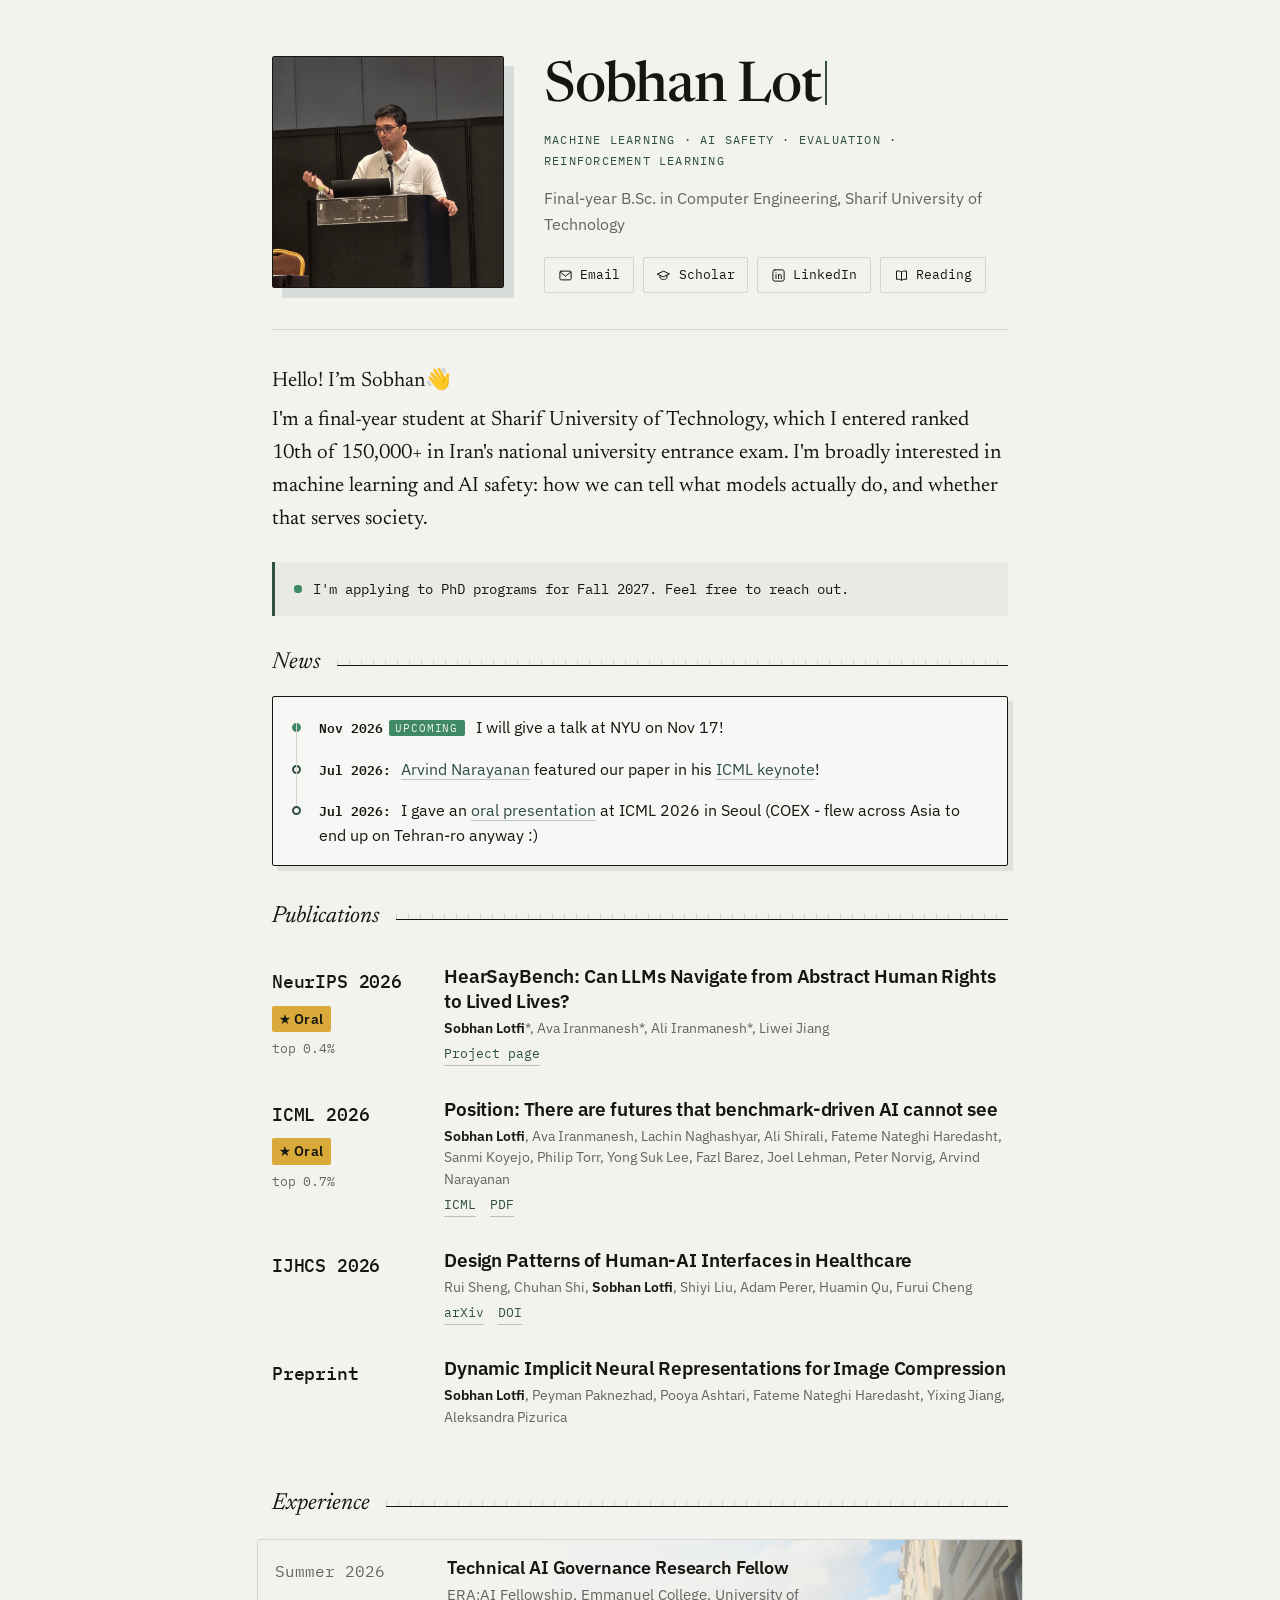
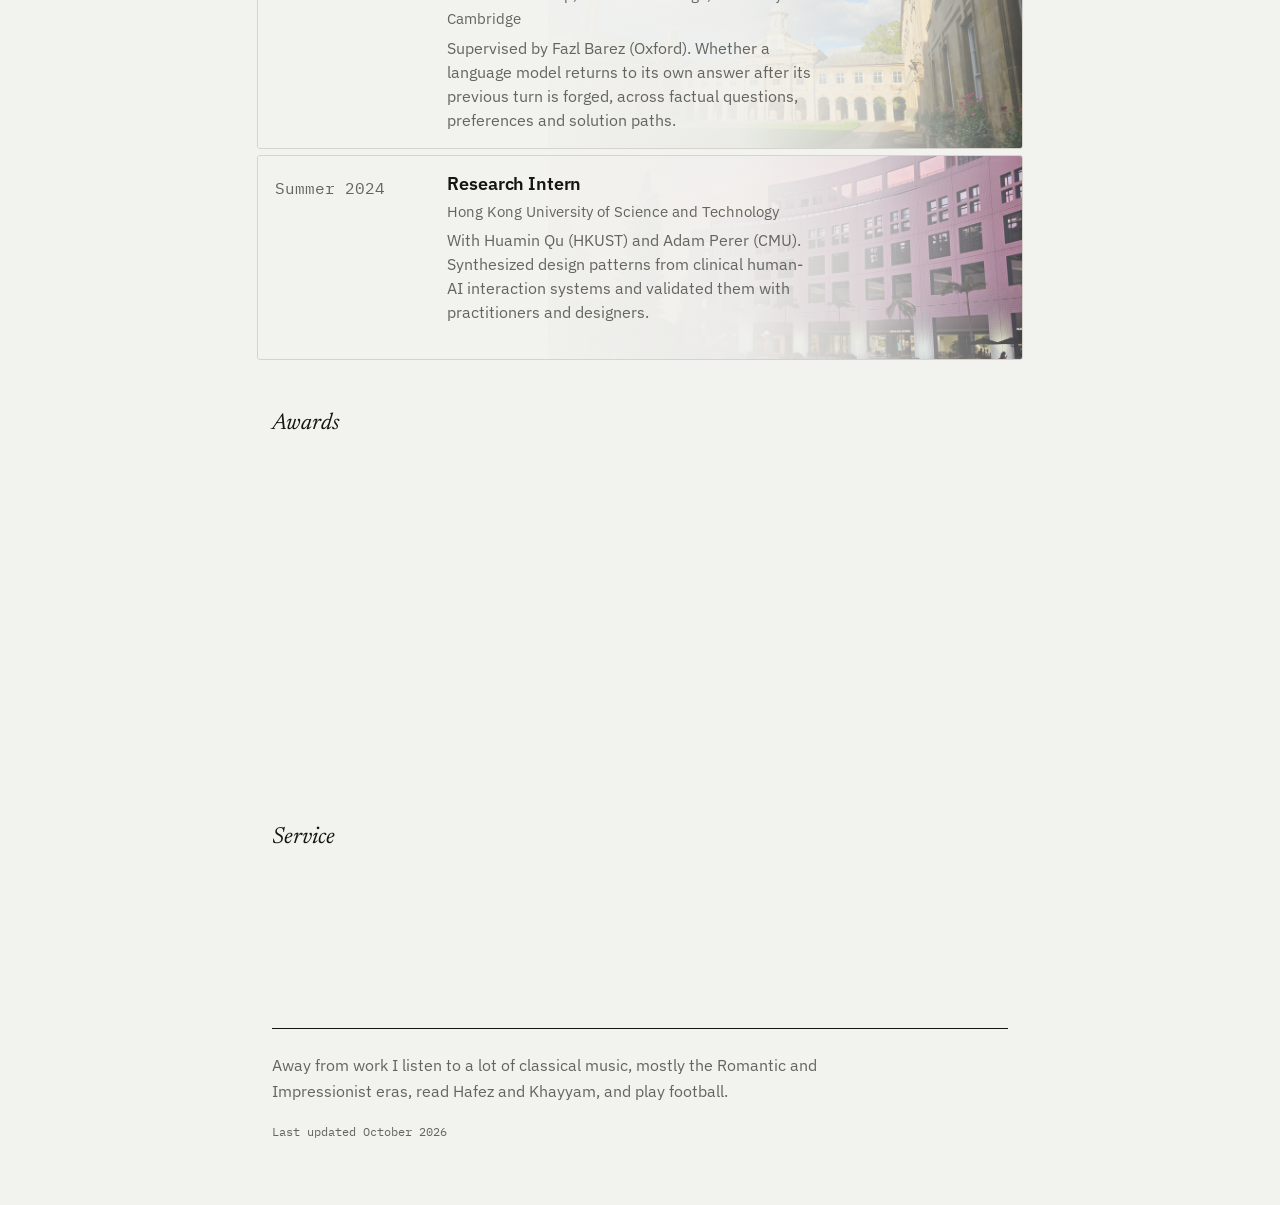
==== commit 41fd48e7: "Remove publication blurbs and update job classes Removed several blurb paragraphs from publication e" ====
--- a/index.html
+++ b/index.html
@@ -69,7 +69,6 @@
       <div>
         <p class="title"><a href="https://aliiiranmanesh.github.io/hearSay/">HearSayBench: Can LLMs Navigate from Abstract Human Rights to Lived Lives?</a></p>
         <p class="authors"><span class="me">Sobhan Lotfi</span>*, Ava Iranmanesh*, Ali Iranmanesh*, Liwei Jiang</p>
-        <p class="blurb">A benchmark probing whether models recognize the unstated structural constraints that make standard advice impossible for people in adversarial conditions. Across 11 frontier and open-weight models we find a systemic 37% drop between understanding a situation and giving advice that respects it. Oral at the Pluralistic Alignment Workshop, ICML 2026.</p>
         <p class="links"><a href="https://aliiiranmanesh.github.io/hearSay/">Project page</a></p>
       </div>
     </article>
@@ -78,7 +77,6 @@
       <div>
         <p class="title"><a href="https://icml.cc/virtual/2026/poster/67149">Position: There are futures that benchmark-driven AI cannot see</a></p>
         <p class="authors"><span class="me">Sobhan Lotfi</span>, Ava Iranmanesh, Lachin Naghashyar, Ali Shirali, Fateme Nateghi Haredasht, Sanmi Koyejo, Philip Torr, Yong Suk Lee, Fazl Barez, Joel Lehman, Peter Norvig, Arvind Narayanan</p>
-        <p class="blurb">Benchmarks decide which problems count as progress, and in doing so they quietly fix the set of futures a research culture can even aim at. We argue that the resulting blind spots are structural rather than incidental, and that they will not be fixed by adding more benchmarks.</p>
         <p class="links"><a href="https://icml.cc/virtual/2026/poster/67149">ICML</a><a href="https://openreview.net/pdf/c0833e1fef52e998ef8d65944caaa3aae0eaa35c.pdf">PDF</a></p>
       </div>
     </article>
@@ -87,7 +85,6 @@
       <div>
         <p class="title"><a href="https://arxiv.org/abs/2507.12721">Design Patterns of Human-AI Interfaces in Healthcare</a></p>
         <p class="authors">Rui Sheng, Chuhan Shi, <span class="me">Sobhan Lotfi</span>, Shiyi Liu, Adam Perer, Huamin Qu, Furui Cheng</p>
-        <p class="blurb">A review of clinical human-AI interfaces yielding 15 recurring information entities and 12 design patterns, each grounded in interviews with 12 healthcare professionals and evaluated with 14 UI designers.</p>
         <p class="links"><a href="https://arxiv.org/abs/2507.12721">arXiv</a><a href="https://doi.org/10.1016/j.ijhcs.2026.103737">DOI</a></p>
       </div>
     </article>
@@ -96,13 +93,12 @@
       <div>
         <p class="title">Dynamic Implicit Neural Representations for Image Compression</p>
         <p class="authors"><span class="me">Sobhan Lotfi</span>, Peyman Paknezhad, Pooya Ashtari, Fateme Nateghi Haredasht, Yixing Jiang, Aleksandra Pizurica</p>
-        <p class="blurb">Implicit neural representations with input-dependent dynamics for image compression.</p>
       </div>
     </article>
   </section>
   <section id="experience">
     <h2>Experience</h2>
-    <article class="row job">
+    <article class="row job photo-job uk-job">
       <div class="when">Summer 2026</div>
       <div>
         <p class="role">Technical AI Governance Research Fellow</p>
@@ -110,7 +106,7 @@
         <p class="detail">Supervised by Fazl Barez (Oxford). Whether a language model returns to its own answer after its previous turn is forged, across factual questions, preferences and solution paths.</p>
       </div>
     </article>
-    <article class="row job">
+    <article class="row job photo-job hk-job">
       <div class="when">Summer 2024</div>
       <div>
         <p class="role">Research Intern</p>
--- a/style.css
+++ b/style.css
@@ -94,9 +94,9 @@
 @keyframes ping{0%{transform:scale(1);opacity:.45}70%,100%{transform:scale(2.8);opacity:0}}
 
 /* ---------- sections ---------- */
-section{margin-top:3.5rem}
+section{margin-top:2.8rem}
 h2{
-  display:flex;align-items:center;gap:1rem;margin:0 0 1.4rem;
+  display:flex;align-items:center;gap:1rem;margin:0 0 1rem;
   font-family:var(--display);font-style:italic;font-weight:400;font-size:1.45rem;color:var(--ink);
 }
 /* a measuring ruler beside each title */
@@ -107,13 +107,13 @@
     repeating-linear-gradient(to right,var(--rule) 0 1px,transparent 1px 12px) left bottom/100% 6px no-repeat;
 }
 
-.row{display:grid;grid-template-columns:var(--meta-col) 1fr;gap:1.5rem}
+.row{display:grid;grid-template-columns:var(--meta-col) 1fr;gap:1.25rem}
 .when,.venue{font-family:var(--mono);font-size:1rem;color:var(--muted);padding-top:.2rem;font-variant-numeric:tabular-nums}
 
 /* ---------- publications ---------- */
-.pub,.job{padding:1rem 1rem;margin:0 -1rem;border-radius:3px;transition:background .18s ease}
+.pub,.job{padding:.8rem .95rem;margin:0 -.95rem;border-radius:3px;transition:background .18s ease}
 .pub:hover,.job:hover{background:rgba(47,79,66,.045)}
-.pub + .pub{margin-top:.75rem}
+.pub + .pub{margin-top:.35rem}
 
 .venue{display:flex;flex-direction:column;align-items:flex-start;gap:.4rem;color:var(--ink);font-weight:500;font-size:1.15rem;letter-spacing:-.01em}
 .oral{
@@ -127,16 +127,61 @@
 .title{font-size:1.16rem;font-weight:600;line-height:1.32;letter-spacing:-.008em}
 .title a{color:var(--ink);border-bottom-color:transparent}
 .title a:hover{color:var(--accent);border-bottom-color:var(--accent-lift)}
-.authors{margin-top:.35rem;font-size:.9rem;line-height:1.55;color:var(--muted)}
+.authors{margin-top:.22rem;font-size:.9rem;line-height:1.5;color:var(--muted)}
 .me{color:var(--ink);font-weight:600}
-.blurb{margin-top:.5rem;font-size:.98rem;line-height:1.58;color:var(--muted)}
-.links{margin-top:.55rem;display:flex;flex-wrap:wrap;gap:1.1rem;font-family:var(--mono);font-size:.8rem}
+.links{margin-top:.35rem;display:flex;flex-wrap:wrap;gap:.9rem;font-family:var(--mono);font-size:.8rem}
 
 /* ---------- experience ---------- */
-.job + .job{margin-top:.5rem}
+.job + .job{margin-top:.4rem}
 .job .role{font-size:1.1rem;font-weight:600;line-height:1.4;letter-spacing:-.008em}
 .job .org{font-size:.95rem;color:var(--muted);margin-top:.1rem}
 .job .detail{margin-top:.3rem;font-size:.97rem;line-height:1.55;color:var(--muted)}
+
+/* Internship photos: a paper fade preserves legibility and the editorial palette. */
+.photo-job{
+  position:relative;isolation:isolate;overflow:hidden;
+  min-height:205px;padding:1rem 1.1rem;
+  border:1px solid var(--rule);border-radius:3px;
+  background:var(--paper);
+}
+.photo-job::before{
+  content:"";position:absolute;inset:0 0 0 auto;width:62%;z-index:-2;
+  background-size:cover;background-position:center;
+  opacity:.92;transform:scale(1);transform-origin:right center;
+  transition:transform .5s cubic-bezier(.22,1,.36,1),opacity .35s ease;
+}
+.photo-job::after{
+  content:"";position:absolute;inset:0;z-index:-1;
+  background:linear-gradient(90deg,
+    var(--paper) 0%,
+    rgba(242,242,239,.99) 40%,
+    rgba(242,242,239,.96) 63%,
+    rgba(242,242,239,.78) 80%,
+    rgba(242,242,239,.18) 100%);
+  pointer-events:none;
+}
+.photo-job > div{position:relative;z-index:1}
+.photo-job > div:last-child{max-width:23rem}
+.uk-job::before{background-image:url("UK.jpg");background-position:48% center}
+.hk-job::before{background-image:url("HK.jpg");background-position:57% center}
+@media (hover:hover){
+  .photo-job:hover::before{transform:scale(1.035);opacity:1}
+}
+@media (max-width:820px){
+  .job.photo-job{margin:0;padding:.95rem;min-height:0}
+  .photo-job::before{width:100%}
+  .photo-job::after{
+    background:linear-gradient(90deg,
+      rgba(242,242,239,.97) 0%,
+      rgba(242,242,239,.94) 60%,
+      rgba(242,242,239,.83) 100%);
+  }
+  .photo-job > div:last-child{max-width:none}
+}
+@media (prefers-reduced-motion:reduce){
+  .photo-job::before{transition:none}
+  .photo-job:hover::before{transform:none}
+}
 
 /* ---------- awards: a ledger ---------- */
 .ledger{list-style:none;margin:0;padding:0}
@@ -183,9 +228,9 @@
   .portrait{box-shadow:7px 7px 0 rgba(47,79,66,.13)}
   h1{margin-top:0}
   .bio{font-size:1.18rem;margin-top:1.9rem}
-  section{margin-top:2.5rem}
-  .row{grid-template-columns:1fr;gap:.4rem}
-  .pub,.job{margin:0;padding:.9rem 0}
+  section{margin-top:2rem}
+  .row{grid-template-columns:1fr;gap:.3rem}
+  .pub,.job{margin:0;padding:.7rem 0}
   .pub:hover,.job:hover{background:transparent}
   .venue{flex-direction:row;flex-wrap:wrap;align-items:center}
   .ledger li{grid-template-columns:1fr auto}
@@ -351,45 +396,48 @@
   .portrait,.portrait:hover{transform:none!important;will-change:auto!important}
 }
 
-/* ---------- news: scrollable box with a dotted timeline ---------- */
-.news-box{
-  max-height:15.5rem;overflow-y:auto;
+/* ---------- news: a framed, scrollable box with a dotted timeline ---------- */
+.news{margin-top:1.75rem}
+.news + section{margin-top:2rem}
+.news h2{margin-bottom:.9rem}
+
+.news .news-box{
+  max-height:13rem;overflow-y:auto;
   padding:1.1rem 1.3rem 1.1rem 1.2rem;
-  border:1px solid var(--rule);border-radius:3px;background:var(--wash);
-  scrollbar-width:thin;scrollbar-color:var(--rule) transparent;
-}
-.news-box:focus-visible{outline:2px solid var(--accent);outline-offset:3px}
-.news-list{list-style:none;margin:0;padding:0}
-
-.news-item{position:relative;padding:0 0 1.15rem 1.7rem}
-.news-item:last-child{padding-bottom:0}
+  border:1px solid var(--ink);border-radius:2px;
+  background:rgba(255,255,255,.35);
+  box-shadow:5px 5px 0 rgba(47,79,66,.10);
+  scrollbar-width:thin;scrollbar-color:var(--accent) transparent;
+}
+.news .news-box:focus-visible{outline:2px solid var(--accent);outline-offset:3px}
+
+.news .news-list{list-style:none;margin:0;padding:0}
+.news .news-item{position:relative;list-style:none;margin:0;padding:0 0 1.1rem 1.7rem}
+.news .news-item:last-child{padding-bottom:0}
 
 /* the dot */
-.news-item::before{
-  content:"";position:absolute;left:0;top:.42rem;
+.news .news-item::before{
+  content:"";position:absolute;left:0;top:.5rem;
   width:9px;height:9px;box-sizing:border-box;border-radius:50%;
   background:var(--paper);border:2px solid var(--accent);
 }
-/* the line that joins this dot to the next one */
-.news-item::after{
-  content:"";position:absolute;left:4px;top:.42rem;bottom:-.42rem;
+/* the line down to the next dot */
+.news .news-item::after{
+  content:"";position:absolute;left:4px;top:.5rem;bottom:-.5rem;
   width:1px;background:var(--rule);
 }
-.news-item:last-child::after{display:none}
-
-.news-item.upcoming::before{background:var(--live);border-color:var(--live)}
-
-.news-date{
-  font-family:var(--mono);font-size:.78rem;letter-spacing:.04em;
-  color:var(--muted);line-height:1.6;font-variant-numeric:tabular-nums;
-}
-.news-tag{
-  margin-left:.5rem;padding:.05rem .4rem;border-radius:2px;
-  font-size:.68rem;letter-spacing:.08em;text-transform:uppercase;
-  color:var(--paper);background:var(--live);
-}
-.news-item p{margin-top:.1rem;font-size:.98rem;line-height:1.55}
+.news .news-item:last-child::after{display:none}
+.news .news-item:first-child::before{background:var(--live);border-color:var(--live)}
+
+.news .news-item p{font-size:.98rem;line-height:1.55}
+.news .news-date{font-family:var(--mono);font-size:.84rem;font-weight:600;color:var(--ink);margin-right:.35rem}
+.news .news-tag{
+  margin-right:.45rem;padding:.05rem .4rem;border-radius:2px;
+  font-family:var(--mono);font-size:.66rem;letter-spacing:.08em;text-transform:uppercase;
+  color:var(--paper);background:var(--live);vertical-align:.08em;
+}
 
 @media (max-width:820px){
-  .news-box{max-height:14rem;padding:1rem}
-}
+  .news{margin-top:1.4rem}
+  .news .news-box{max-height:14rem;padding:1rem;box-shadow:4px 4px 0 rgba(47,79,66,.10)}
+}
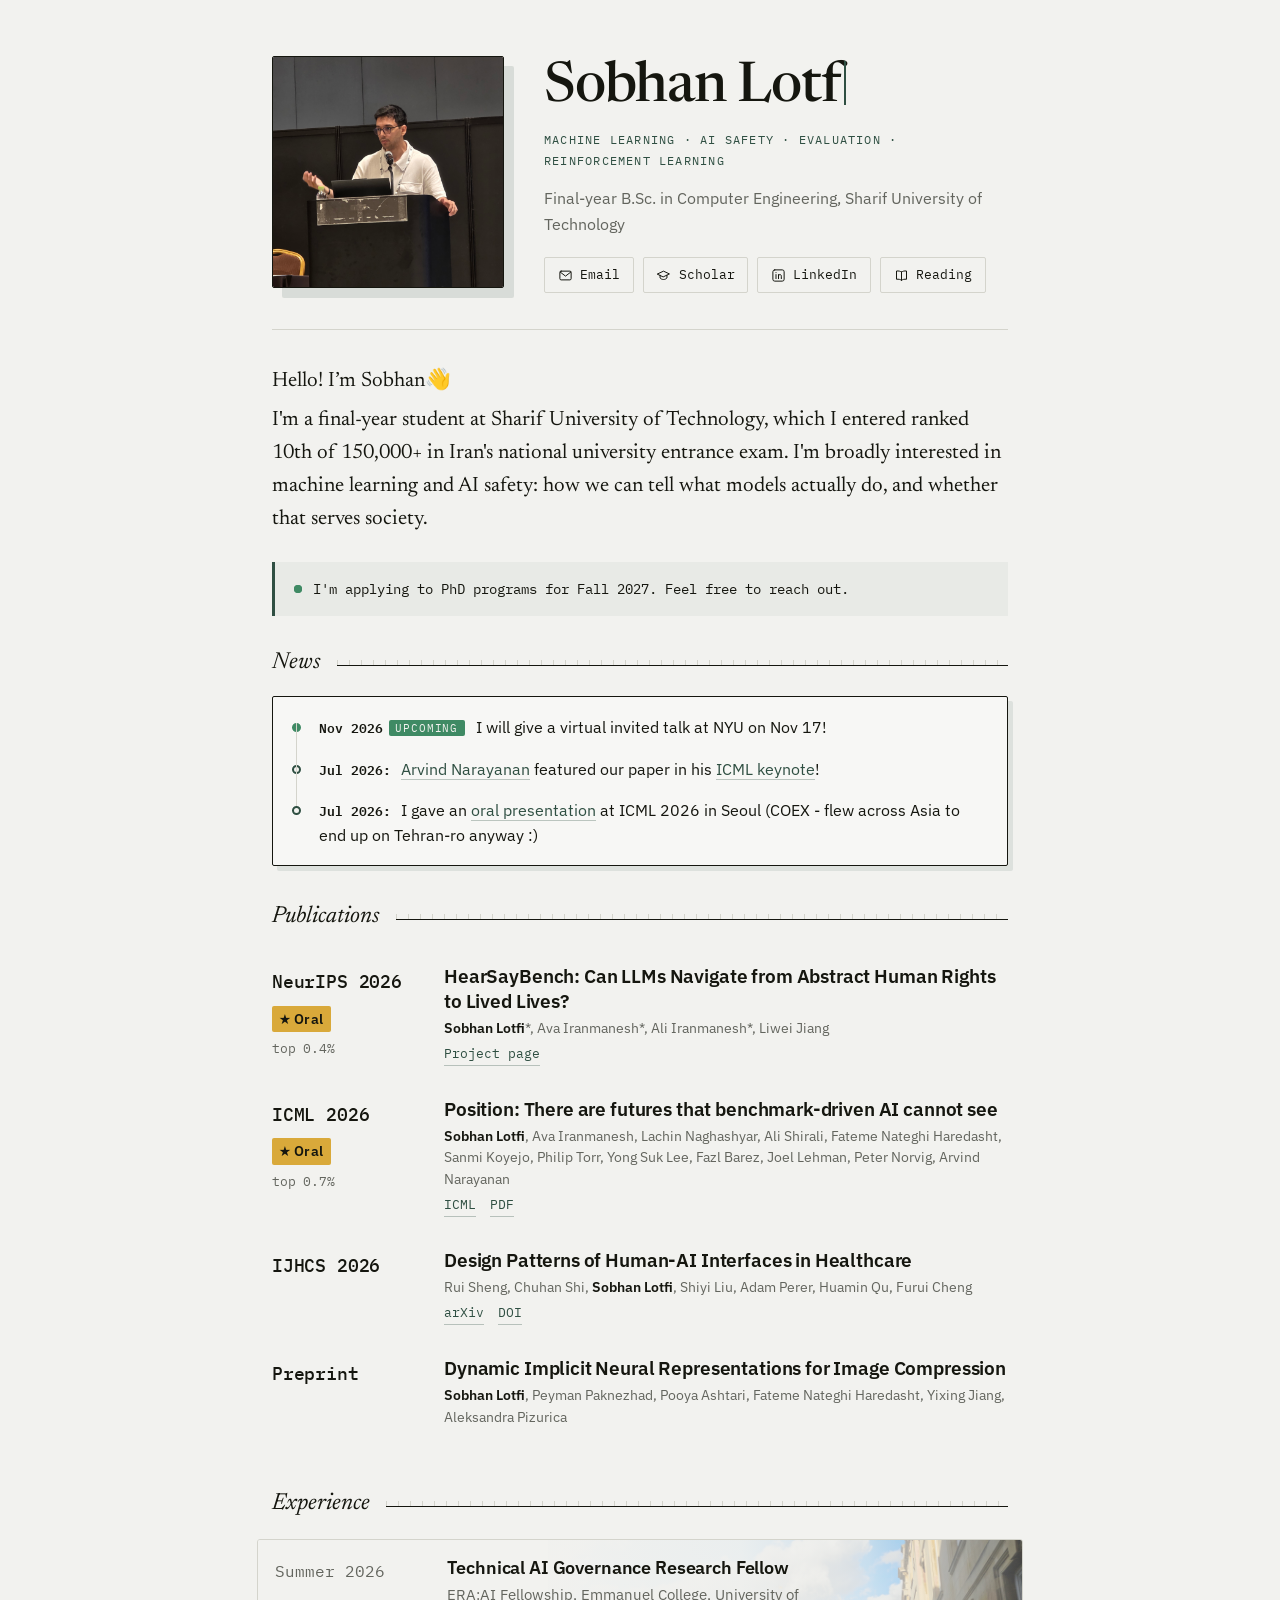
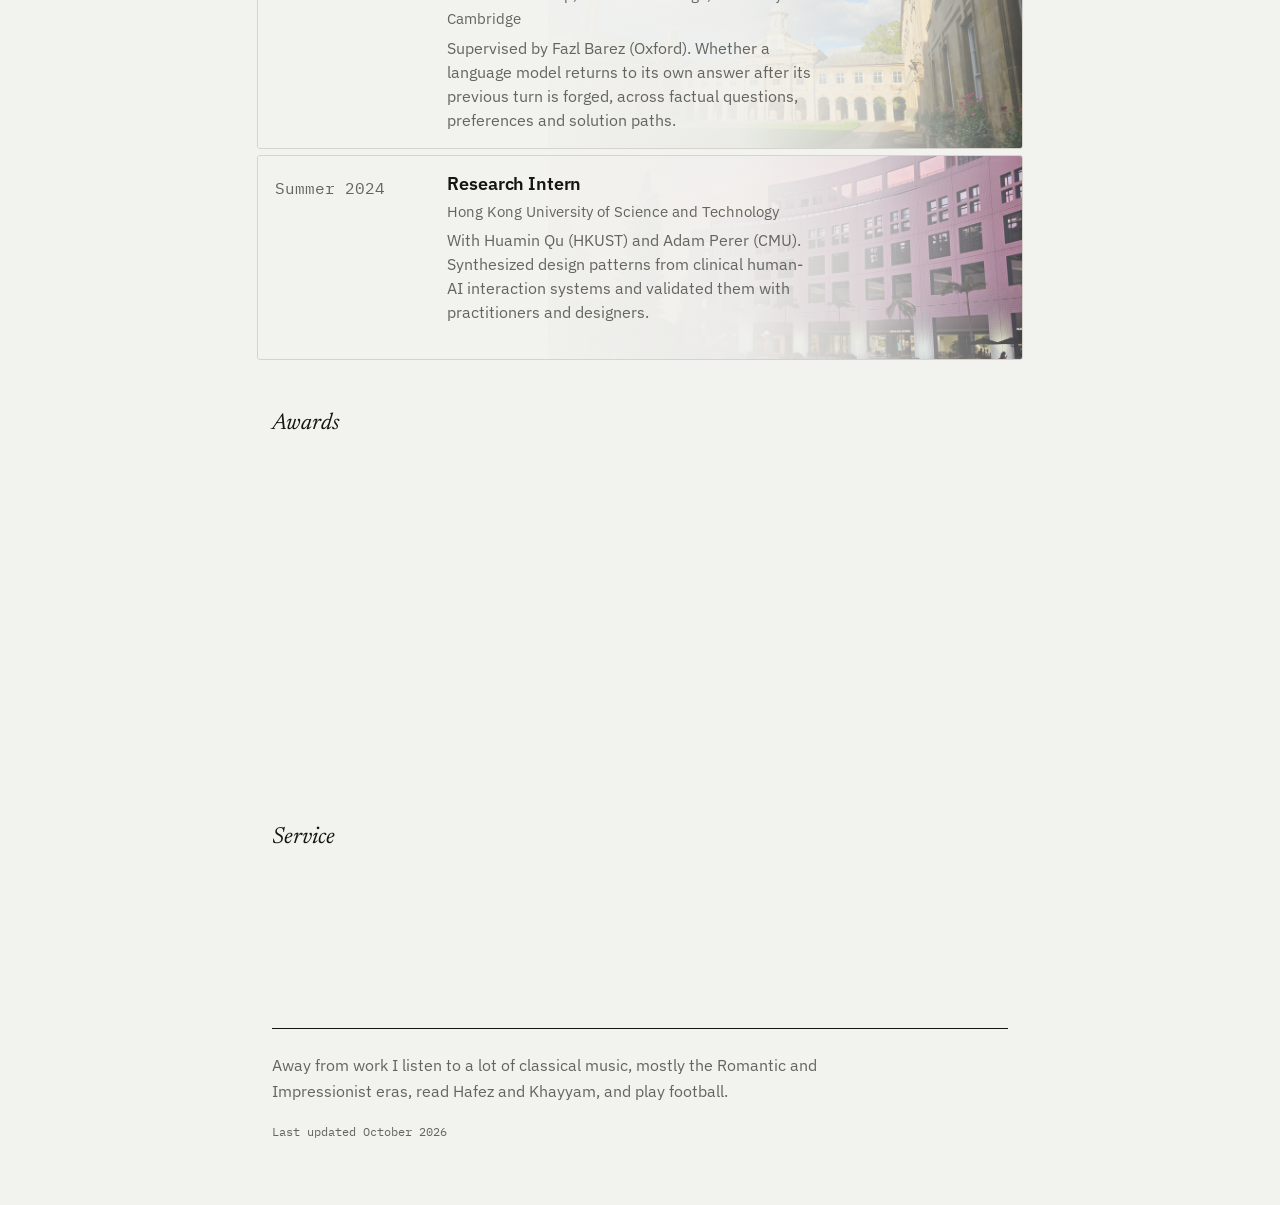
==== commit 40ef65f4: "Update index.html" ====
--- a/index.html
+++ b/index.html
@@ -48,7 +48,7 @@
     <ul class="news-list">
 
       <li class="news-item">
-        <p><span class="news-date">Nov 2026</span><span class="news-tag">Upcoming</span> I will give a talk at NYU on Nov 17!</p>
+        <p><span class="news-date">Nov 2026</span><span class="news-tag">Upcoming</span> I will give a virtual invited talk at NYU on Nov 17!</p>
       </li>
 
       <li class="news-item">
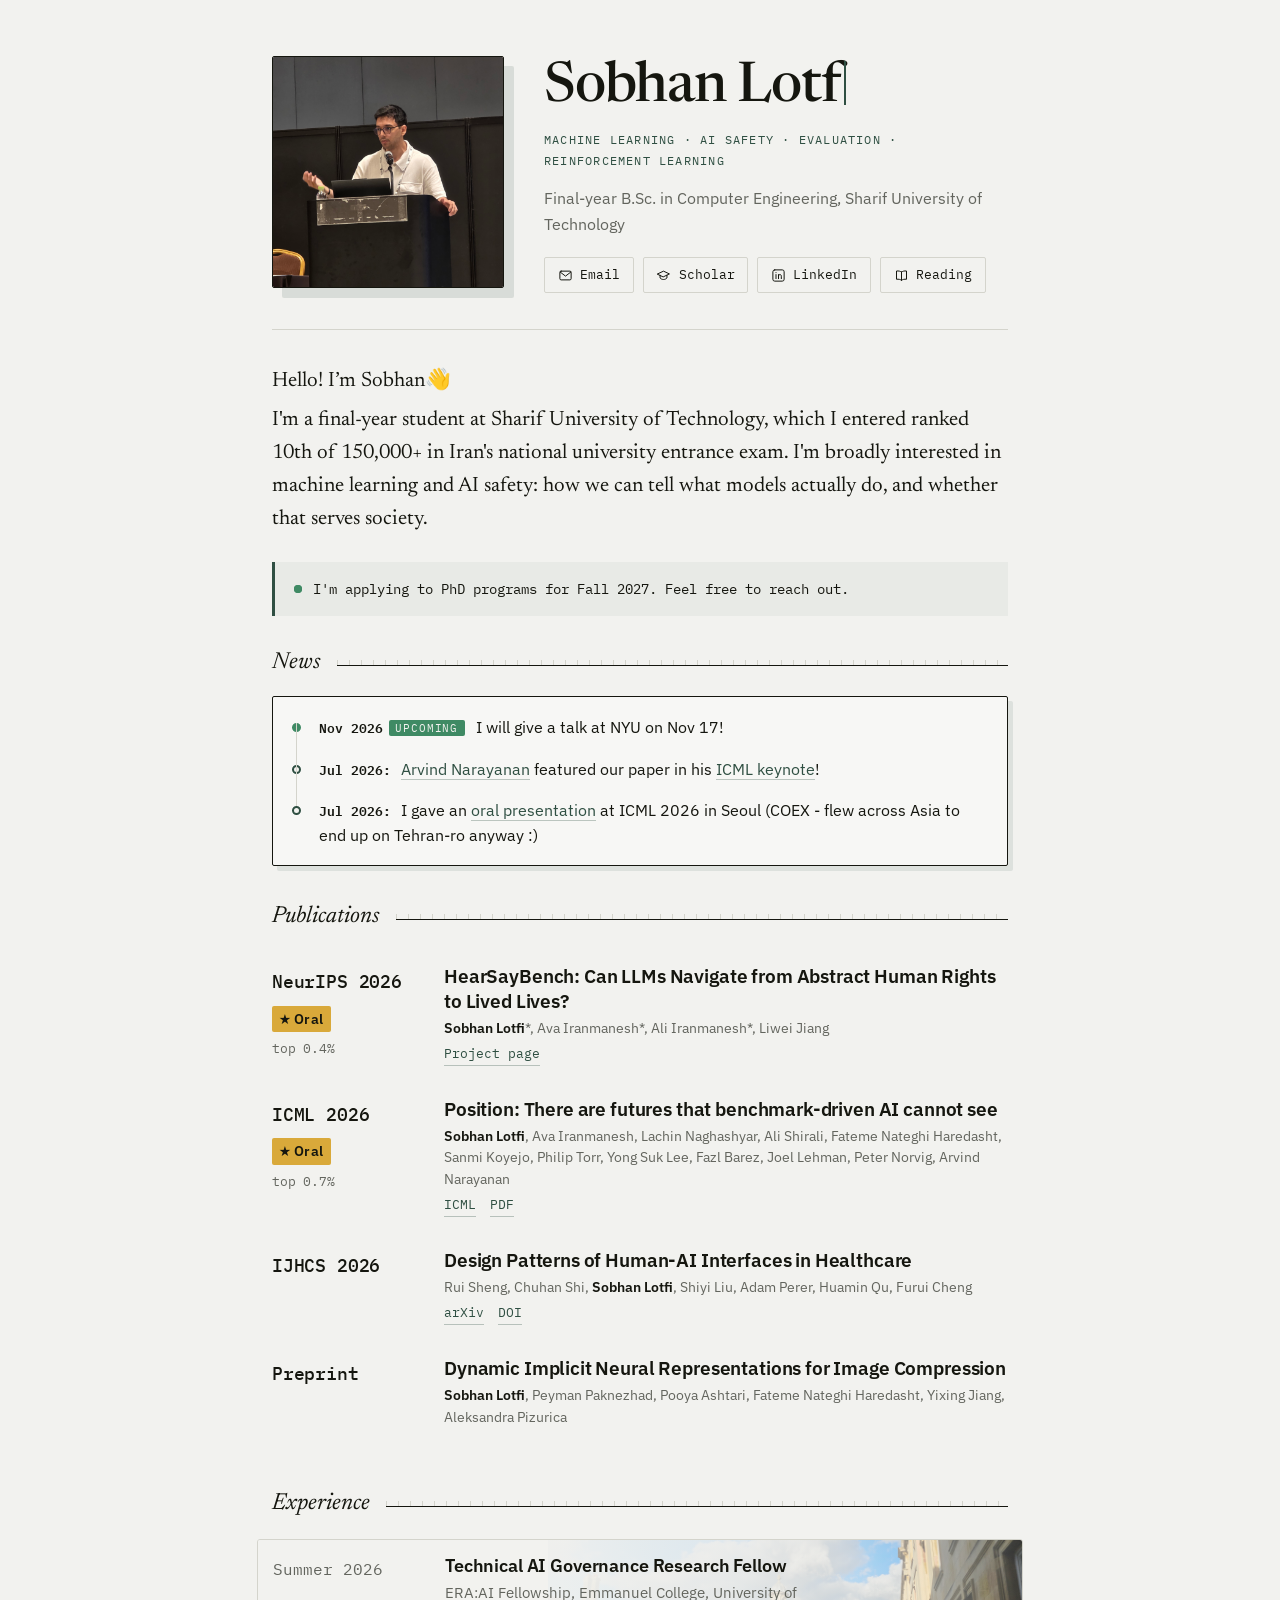
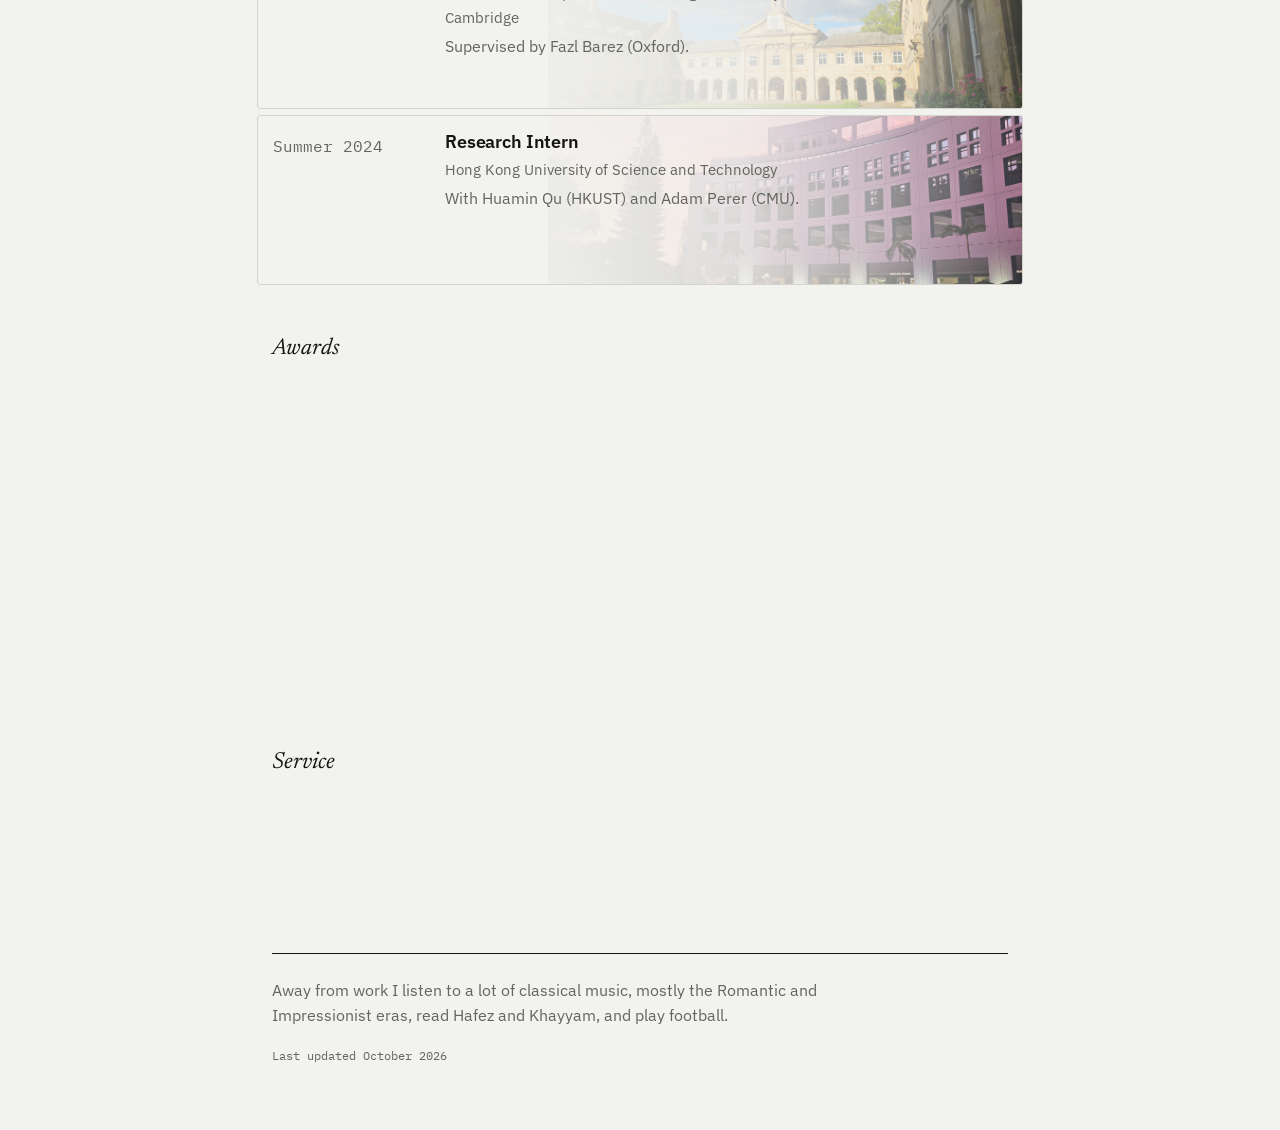
==== commit 03e5f146: "Remove unnecessary details from news items" ====
--- a/index.html
+++ b/index.html
@@ -48,7 +48,7 @@
     <ul class="news-list">
 
       <li class="news-item">
-        <p><span class="news-date">Nov 2026</span><span class="news-tag">Upcoming</span> I will give a virtual invited talk at NYU on Nov 17!</p>
+        <p><span class="news-date">Nov 2026</span><span class="news-tag">Upcoming</span> I will give a talk at NYU on Nov 17!</p>
       </li>
 
       <li class="news-item">
@@ -103,7 +103,7 @@
       <div>
         <p class="role">Technical AI Governance Research Fellow</p>
         <p class="org">ERA:AI Fellowship, Emmanuel College, University of Cambridge</p>
-        <p class="detail">Supervised by Fazl Barez (Oxford). Whether a language model returns to its own answer after its previous turn is forged, across factual questions, preferences and solution paths.</p>
+        <p class="detail">Supervised by Fazl Barez (Oxford).</p>
       </div>
     </article>
     <article class="row job photo-job hk-job">
@@ -111,7 +111,7 @@
       <div>
         <p class="role">Research Intern</p>
         <p class="org">Hong Kong University of Science and Technology</p>
-        <p class="detail">With Huamin Qu (HKUST) and Adam Perer (CMU). Synthesized design patterns from clinical human-AI interaction systems and validated them with practitioners and designers.</p>
+        <p class="detail">With Huamin Qu (HKUST) and Adam Perer (CMU).</p>
       </div>
     </article>
   </section>
--- a/style.css
+++ b/style.css
@@ -137,50 +137,53 @@
 .job .org{font-size:.95rem;color:var(--muted);margin-top:.1rem}
 .job .detail{margin-top:.3rem;font-size:.97rem;line-height:1.55;color:var(--muted)}
 
-/* Internship photos: a paper fade preserves legibility and the editorial palette. */
+/* ---------- internship photo cards ---------- */
 .photo-job{
-  position:relative;isolation:isolate;overflow:hidden;
-  min-height:205px;padding:1rem 1.1rem;
-  border:1px solid var(--rule);border-radius:3px;
+  position:relative;
+  isolation:isolate;
+  overflow:hidden;
+  min-height:170px;
+  padding:.9rem .95rem;
+  border:1px solid var(--rule);
+  border-radius:3px;
   background:var(--paper);
 }
+
+/* Photos stay still. Only their right portion shows through the paper fade. */
 .photo-job::before{
-  content:"";position:absolute;inset:0 0 0 auto;width:62%;z-index:-2;
-  background-size:cover;background-position:center;
-  opacity:.92;transform:scale(1);transform-origin:right center;
-  transition:transform .5s cubic-bezier(.22,1,.36,1),opacity .35s ease;
+  content:"";
+  position:absolute;
+  inset:0 0 0 auto;
+  width:62%;
+  z-index:-2;
+  background-size:cover;
+  background-position:center;
+  background-repeat:no-repeat;
+  opacity:.94;
 }
 .photo-job::after{
-  content:"";position:absolute;inset:0;z-index:-1;
+  content:"";
+  position:absolute;
+  inset:0;
+  z-index:-1;
   background:linear-gradient(90deg,
     var(--paper) 0%,
-    rgba(242,242,239,.99) 40%,
-    rgba(242,242,239,.96) 63%,
-    rgba(242,242,239,.78) 80%,
-    rgba(242,242,239,.18) 100%);
+    rgba(242,242,239,.97) 40%,
+    rgba(242,242,239,.88) 63%,
+    rgba(242,242,239,.62) 80%,
+    rgba(242,242,239,.12) 100%);
   pointer-events:none;
 }
 .photo-job > div{position:relative;z-index:1}
-.photo-job > div:last-child{max-width:23rem}
-.uk-job::before{background-image:url("UK.jpg");background-position:48% center}
-.hk-job::before{background-image:url("HK.jpg");background-position:57% center}
-@media (hover:hover){
-  .photo-job:hover::before{transform:scale(1.035);opacity:1}
-}
-@media (max-width:820px){
-  .job.photo-job{margin:0;padding:.95rem;min-height:0}
-  .photo-job::before{width:100%}
-  .photo-job::after{
-    background:linear-gradient(90deg,
-      rgba(242,242,239,.97) 0%,
-      rgba(242,242,239,.94) 60%,
-      rgba(242,242,239,.83) 100%);
-  }
-  .photo-job > div:last-child{max-width:none}
-}
-@media (prefers-reduced-motion:reduce){
-  .photo-job::before{transition:none}
-  .photo-job:hover::before{transform:none}
+.photo-job > div:last-child{max-width:25rem}
+
+.uk-job::before{
+  background-image:url("UK.jpg");
+  background-position:60% center;
+}
+.hk-job::before{
+  background-image:url("HK.jpg");
+  background-position:57% center;
 }
 
 /* ---------- awards: a ledger ---------- */
@@ -441,3 +444,15 @@
   .news{margin-top:1.4rem}
   .news .news-box{max-height:14rem;padding:1rem;box-shadow:4px 4px 0 rgba(47,79,66,.10)}
 }
+
+@media (max-width:820px){
+  .job.photo-job{margin:0;padding:.85rem .9rem;min-height:150px}
+  .photo-job::before{width:100%}
+  .photo-job::after{
+    background:linear-gradient(90deg,
+      rgba(242,242,239,.97) 0%,
+      rgba(242,242,239,.93) 60%,
+      rgba(242,242,239,.70) 100%);
+  }
+  .photo-job > div:last-child{max-width:none}
+}
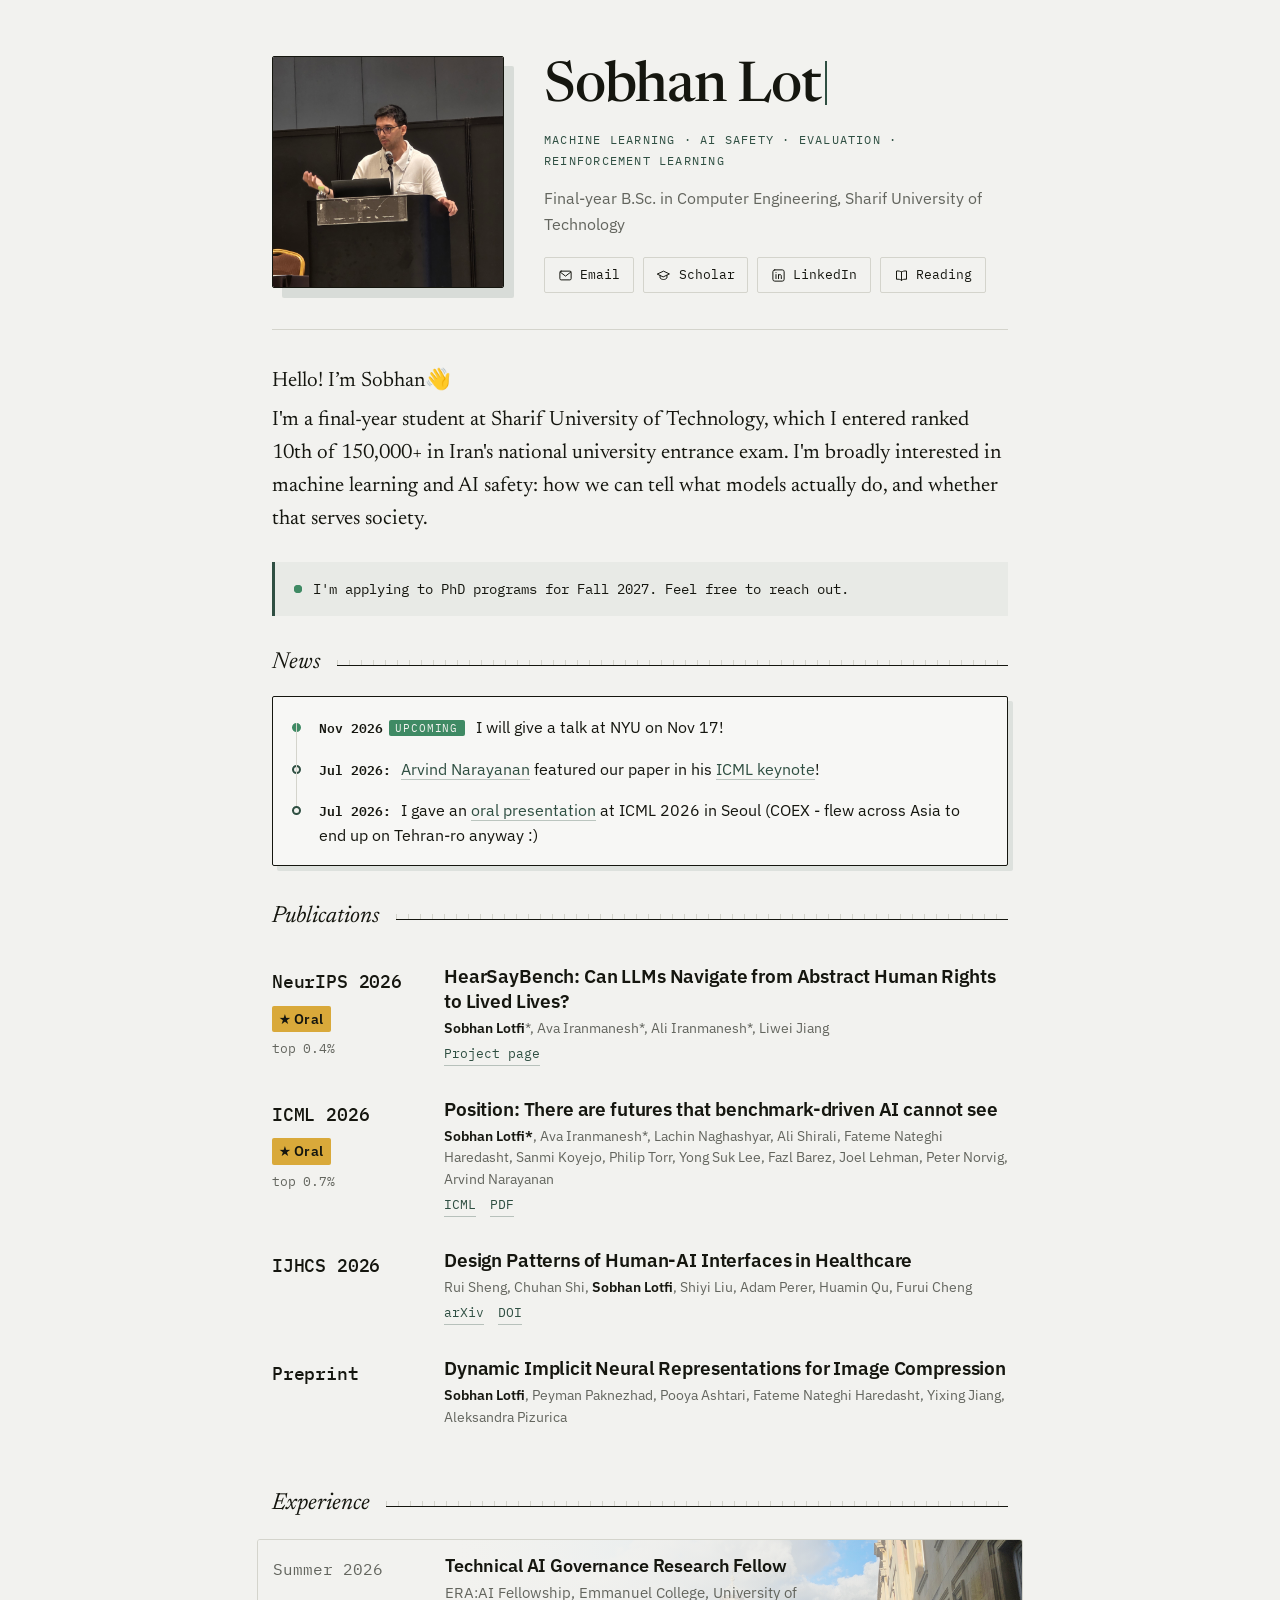
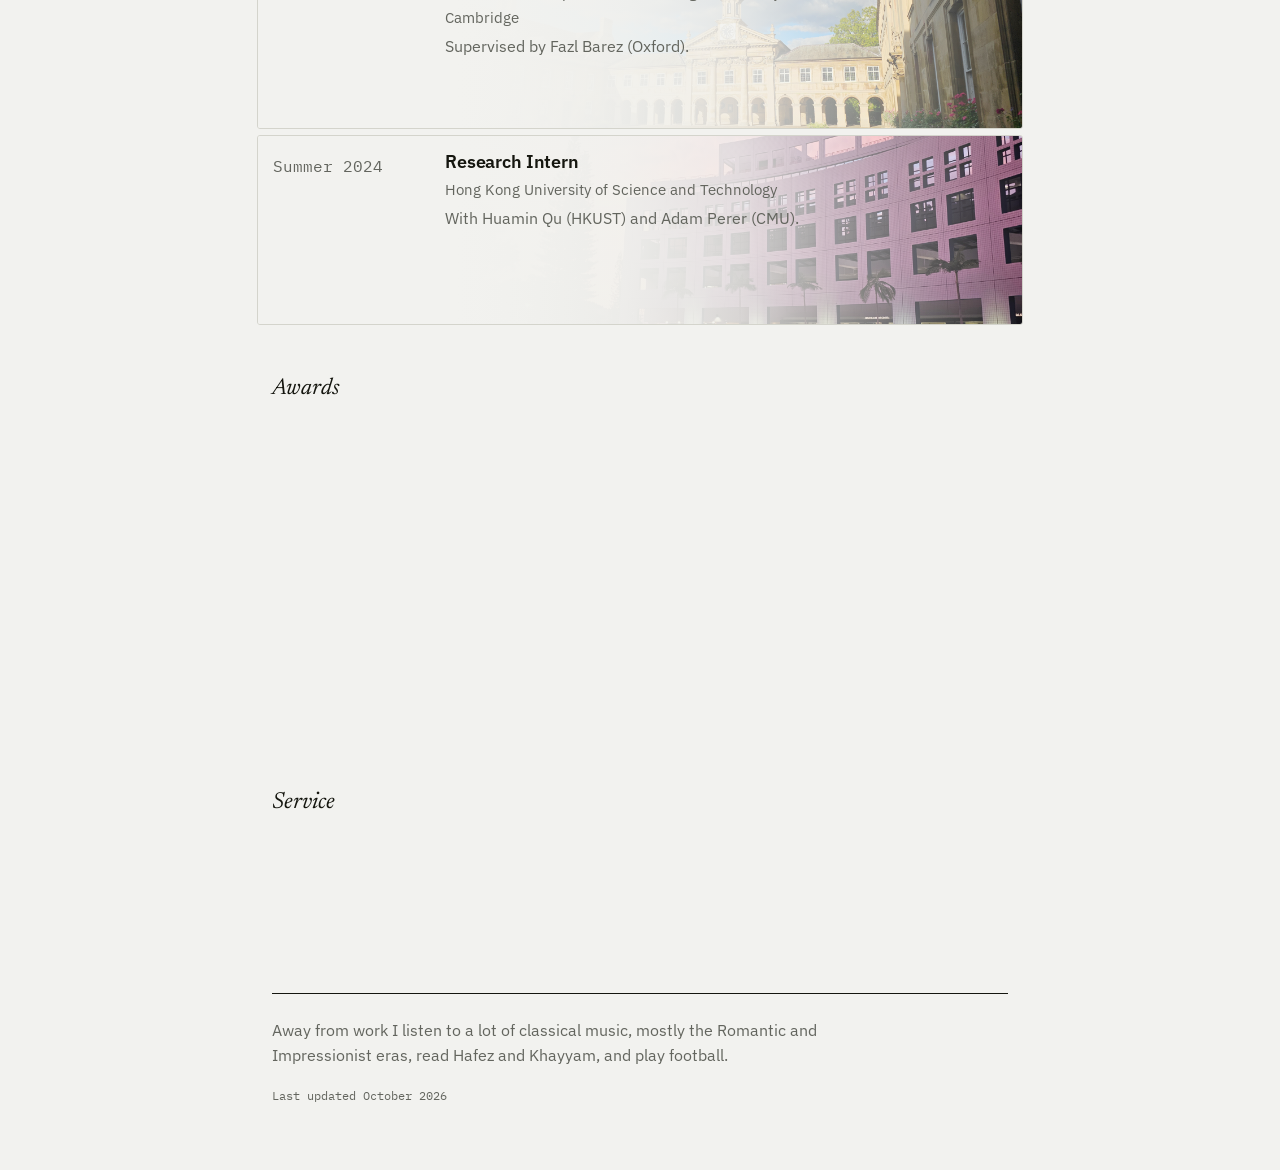
==== commit 1a941419: "Update authors to include asterisks for certain names" ====
--- a/index.html
+++ b/index.html
@@ -76,7 +76,7 @@
       <div class="venue">ICML 2026<span class="oral">&#9733; Oral</span><span class="rarity">top 0.7%</span></div>
       <div>
         <p class="title"><a href="https://icml.cc/virtual/2026/poster/67149">Position: There are futures that benchmark-driven AI cannot see</a></p>
-        <p class="authors"><span class="me">Sobhan Lotfi</span>, Ava Iranmanesh, Lachin Naghashyar, Ali Shirali, Fateme Nateghi Haredasht, Sanmi Koyejo, Philip Torr, Yong Suk Lee, Fazl Barez, Joel Lehman, Peter Norvig, Arvind Narayanan</p>
+        <p class="authors"><span class="me">Sobhan Lotfi*</span>, Ava Iranmanesh*, Lachin Naghashyar, Ali Shirali, Fateme Nateghi Haredasht, Sanmi Koyejo, Philip Torr, Yong Suk Lee, Fazl Barez, Joel Lehman, Peter Norvig, Arvind Narayanan</p>
         <p class="links"><a href="https://icml.cc/virtual/2026/poster/67149">ICML</a><a href="https://openreview.net/pdf/c0833e1fef52e998ef8d65944caaa3aae0eaa35c.pdf">PDF</a></p>
       </div>
     </article>
--- a/style.css
+++ b/style.css
@@ -112,7 +112,7 @@
 
 /* ---------- publications ---------- */
 .pub,.job{padding:.8rem .95rem;margin:0 -.95rem;border-radius:3px;transition:background .18s ease}
-.pub:hover,.job:hover{background:rgba(47,79,66,.045)}
+.pub:hover,.job:not(.photo-job):hover{background:rgba(47,79,66,.045)}
 .pub + .pub{margin-top:.35rem}
 
 .venue{display:flex;flex-direction:column;align-items:flex-start;gap:.4rem;color:var(--ink);font-weight:500;font-size:1.15rem;letter-spacing:-.01em}
@@ -142,24 +142,28 @@
   position:relative;
   isolation:isolate;
   overflow:hidden;
-  min-height:170px;
+  min-height:190px;
   padding:.9rem .95rem;
   border:1px solid var(--rule);
   border-radius:3px;
   background:var(--paper);
-}
-
-/* Photos stay still. Only their right portion shows through the paper fade. */
+  transition:border-color .22s ease;
+}
+
+/* Exactly one photo layer per card, fading naturally into the paper. */
 .photo-job::before{
   content:"";
   position:absolute;
   inset:0 0 0 auto;
-  width:62%;
+  width:74%;
   z-index:-2;
   background-size:cover;
   background-position:center;
   background-repeat:no-repeat;
-  opacity:.94;
+  -webkit-mask-image:linear-gradient(90deg,transparent 0%,rgba(0,0,0,.18) 20%,rgba(0,0,0,.77) 65%,#000 100%);
+  mask-image:linear-gradient(90deg,transparent 0%,rgba(0,0,0,.18) 20%,rgba(0,0,0,.77) 65%,#000 100%);
+  filter:none;
+  transition:filter .25s ease;
 }
 .photo-job::after{
   content:"";
@@ -167,15 +171,20 @@
   inset:0;
   z-index:-1;
   background:linear-gradient(90deg,
-    var(--paper) 0%,
-    rgba(242,242,239,.97) 40%,
-    rgba(242,242,239,.88) 63%,
-    rgba(242,242,239,.62) 80%,
-    rgba(242,242,239,.12) 100%);
+    rgba(242,242,239,.985) 0%,
+    rgba(242,242,239,.95) 30%,
+    rgba(242,242,239,.90) 48%,
+    rgba(242,242,239,.75) 63%,
+    rgba(242,242,239,.40) 80%,
+    rgba(242,242,239,.04) 100%);
   pointer-events:none;
 }
 .photo-job > div{position:relative;z-index:1}
 .photo-job > div:last-child{max-width:25rem}
+
+/* Hover changes color slightly, never image size, position, or fade. */
+.photo-job:hover{border-color:rgba(47,79,66,.38)}
+.photo-job:hover::before{filter:saturate(1.07) brightness(1.035)}
 
 .uk-job::before{
   background-image:url("UK.jpg");
@@ -234,7 +243,7 @@
   section{margin-top:2rem}
   .row{grid-template-columns:1fr;gap:.3rem}
   .pub,.job{margin:0;padding:.7rem 0}
-  .pub:hover,.job:hover{background:transparent}
+  .pub:hover,.job:not(.photo-job):hover{background:transparent}
   .venue{flex-direction:row;flex-wrap:wrap;align-items:center}
   .ledger li{grid-template-columns:1fr auto}
   .ledger .when{grid-column:1/-1;padding-top:0}
@@ -446,13 +455,13 @@
 }
 
 @media (max-width:820px){
-  .job.photo-job{margin:0;padding:.85rem .9rem;min-height:150px}
+  .job.photo-job{margin:0;padding:.85rem .9rem;min-height:166px}
   .photo-job::before{width:100%}
   .photo-job::after{
     background:linear-gradient(90deg,
       rgba(242,242,239,.97) 0%,
       rgba(242,242,239,.93) 60%,
-      rgba(242,242,239,.70) 100%);
+      rgba(242,242,239,.66) 100%);
   }
   .photo-job > div:last-child{max-width:none}
 }
